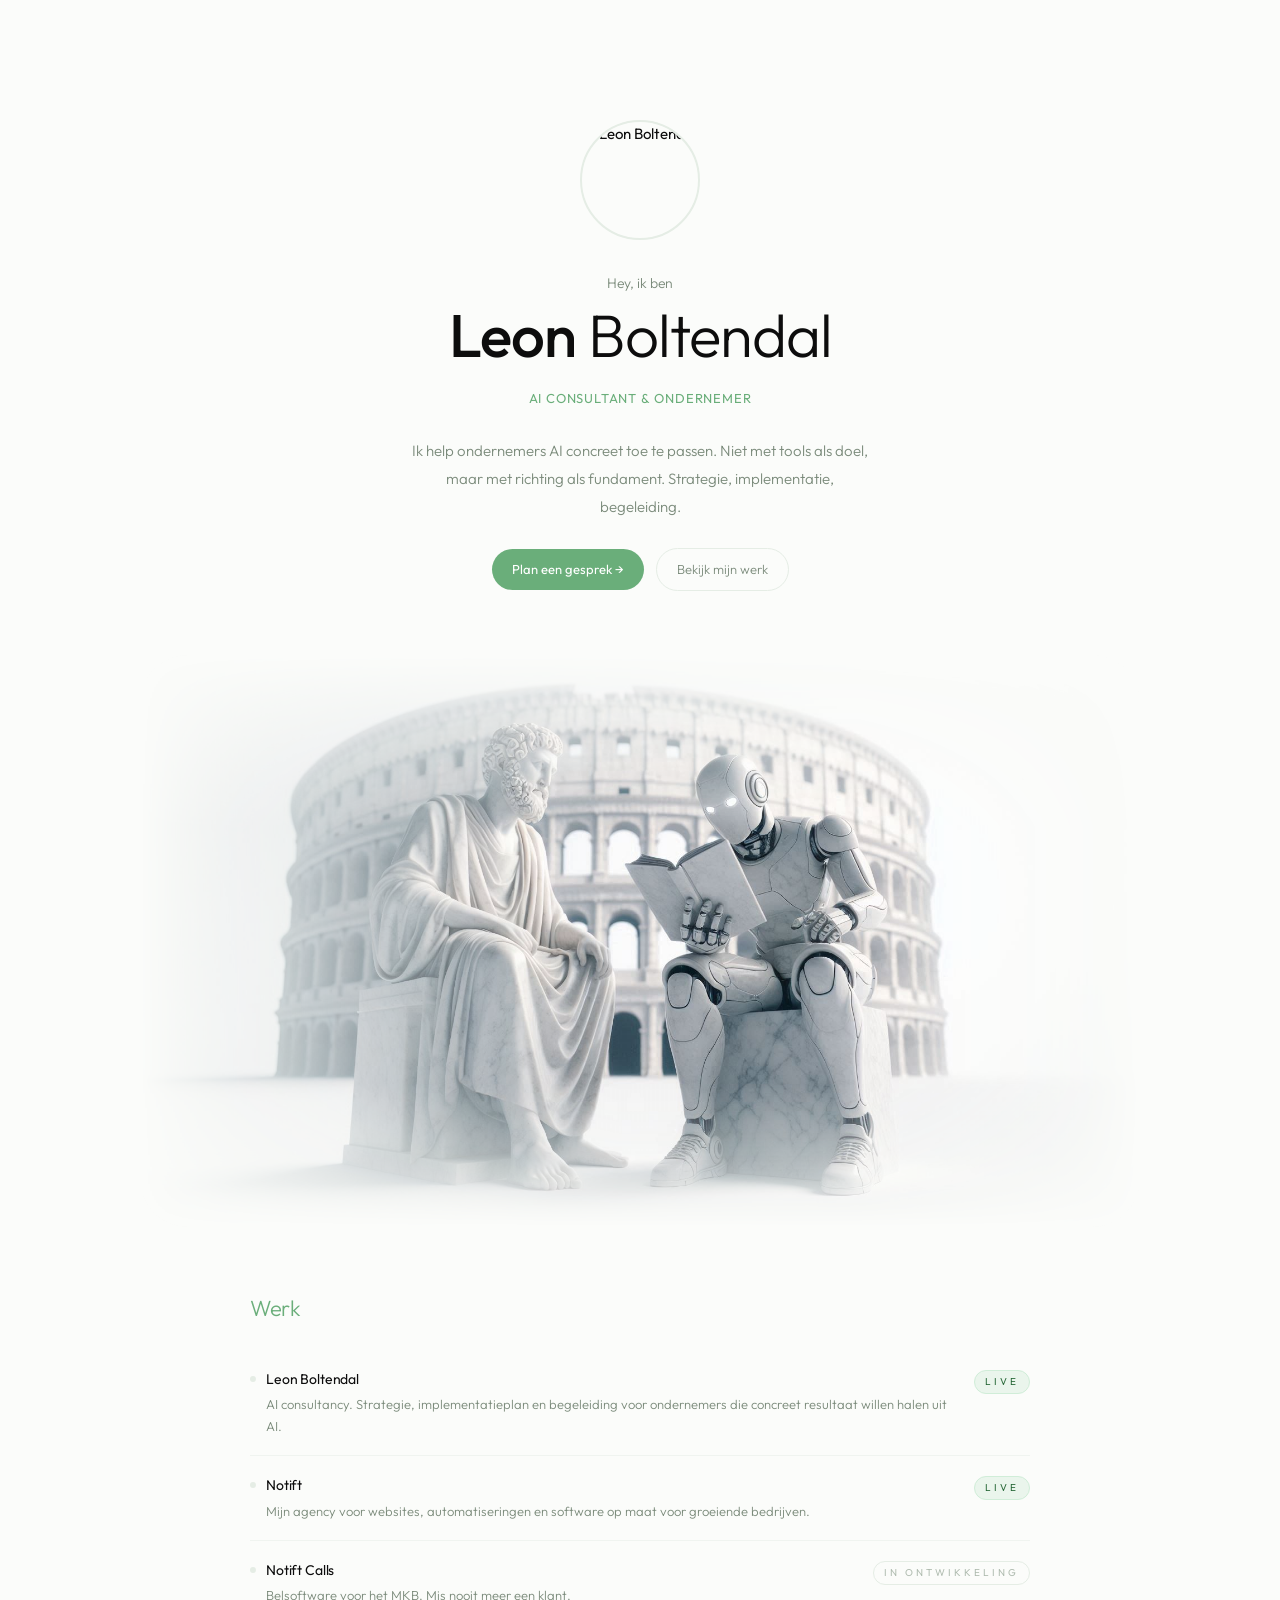
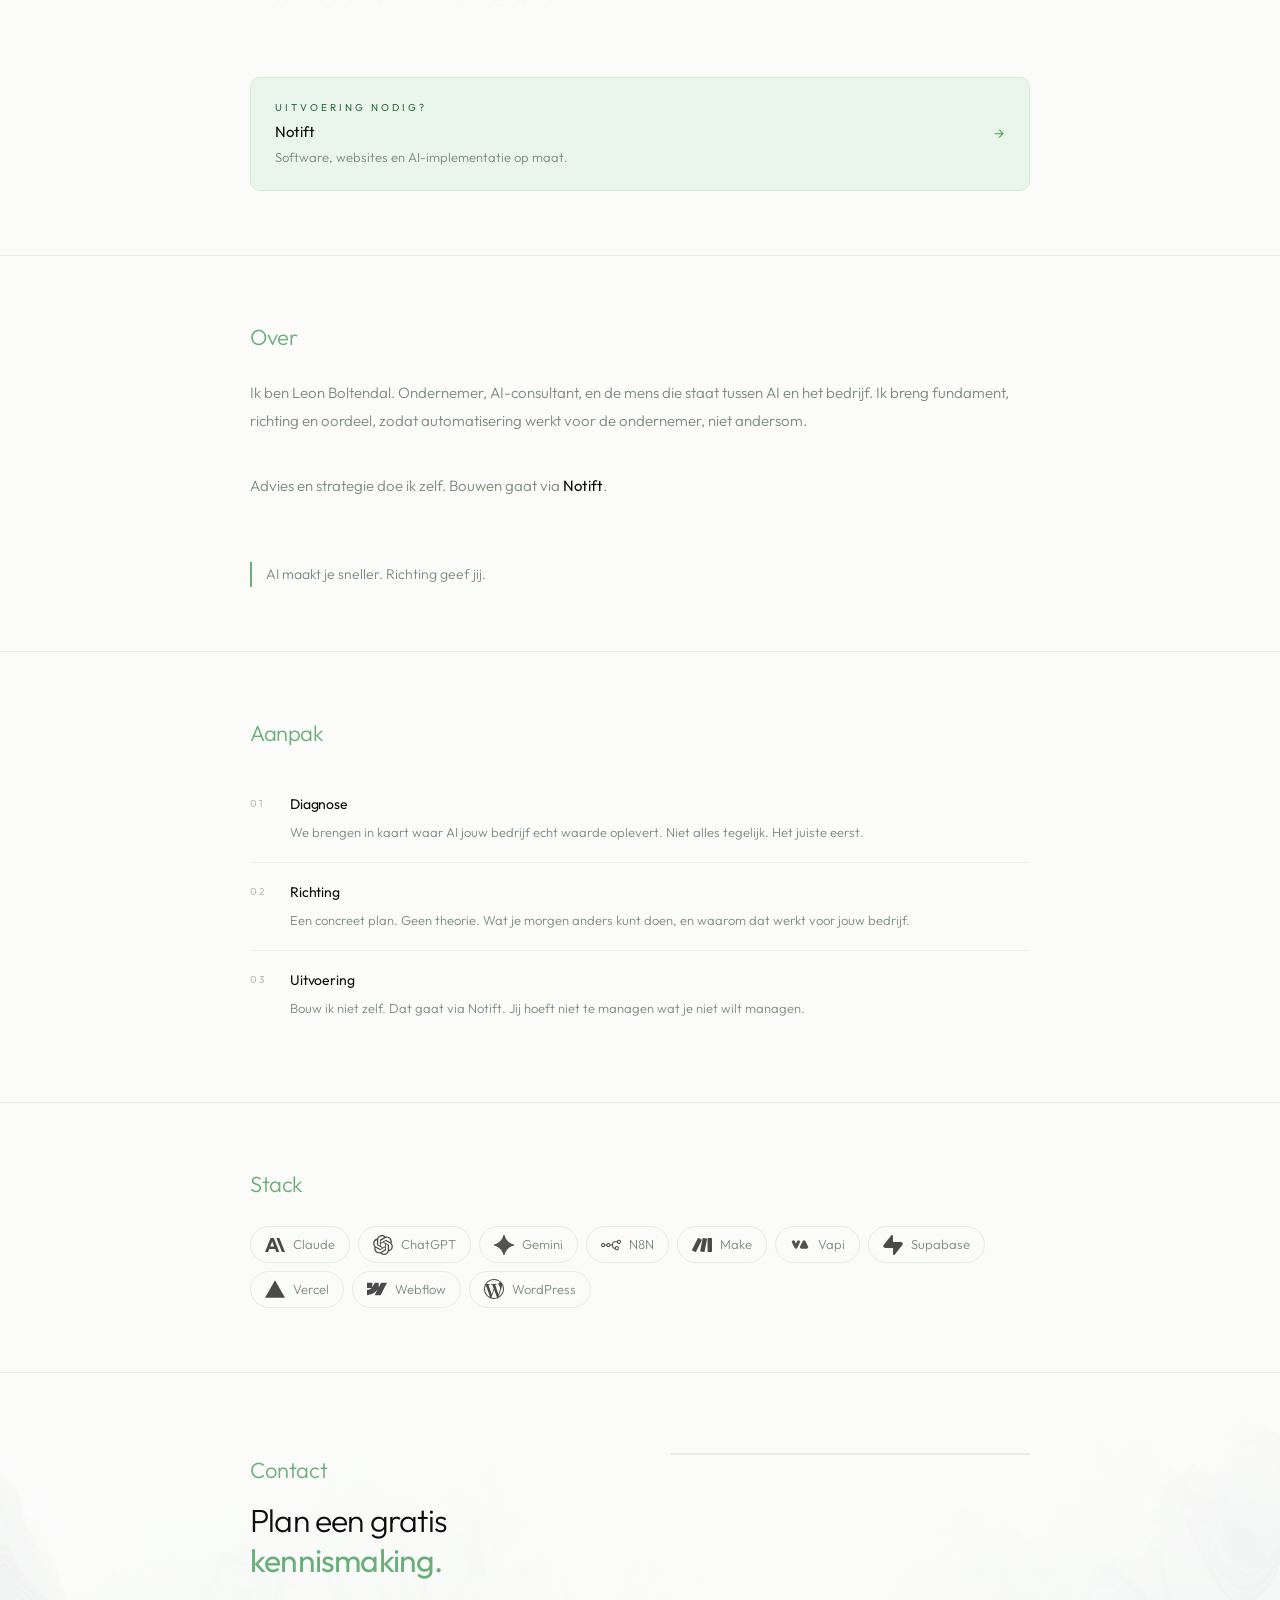
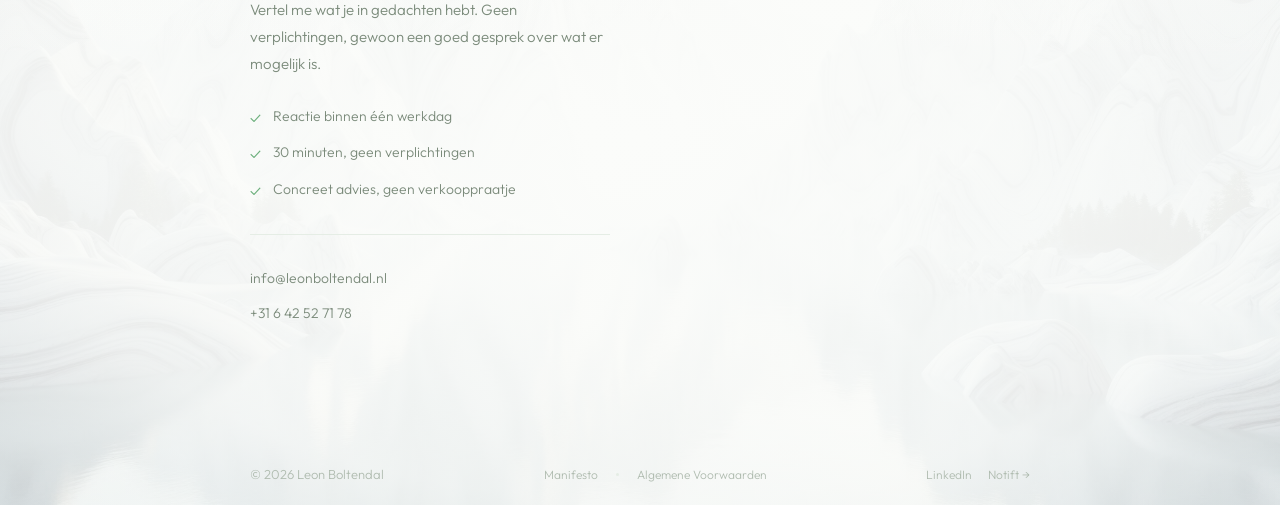
==== index.html @ 7235a423 "Initial commit: Leon Boltendal website" ====
<!DOCTYPE html>
<html lang="nl">
<head>
  <meta charset="UTF-8">
  <meta name="viewport" content="width=device-width, initial-scale=1.0">

  <title>Leon Boltendal — AI Consultant</title>
  <meta name="description" content="Leon Boltendal is AI consultant en oprichter van Notift. Hij helpt ondernemers AI concreet toepassen, met fundament en richting.">
  <link rel="canonical" href="https://leonboltendal.com/">

  <meta property="og:title" content="Leon Boltendal — AI Consultant">
  <meta property="og:description" content="AI maakt je sneller. Richting geef jij.">
  <meta property="og:type" content="website">
  <meta property="og:url" content="https://leonboltendal.com/">
  <meta property="og:image" content="https://leonboltendal.com/assets/og-image.jpg">
  <meta name="twitter:card" content="summary_large_image">

  <link rel="preconnect" href="https://fonts.googleapis.com">
  <link rel="preconnect" href="https://fonts.gstatic.com" crossorigin>
  <link rel="preload" as="style" href="https://fonts.googleapis.com/css2?family=Outfit:wght@200;300;400;500&display=swap">
  <link href="https://fonts.googleapis.com/css2?family=Outfit:wght@200;300;400;500&display=swap" rel="stylesheet">

  <link rel="stylesheet" href="css/style.css">
  <link rel="icon" href="assets/favicon.ico">

  <script type="application/ld+json">
  {
    "@context": "https://schema.org",
    "@type": "Person",
    "name": "Leon Boltendal",
    "jobTitle": "AI Consultant",
    "url": "https://leonboltendal.com",
    "sameAs": ["https://www.linkedin.com/in/leonboltendal"],
    "worksFor": { "@type": "Organization", "name": "Notift" }
  }
  </script>
</head>
<body>

<!-- ══ INTRO ══════════════════════════════ -->
<div class="intro-section" id="top">
  <div class="intro-inner">

    <img src="assets/leon.png" alt="Leon Boltendal" class="intro-avatar fade">

    <div class="intro-greeting fade" data-delay="40">Hey, ik ben</div>

    <h1 class="intro-name fade" data-delay="60"><strong>Leon</strong> Boltendal</h1>

    <div class="intro-tag fade" data-delay="80">AI consultant & ondernemer</div>

    <p class="intro-bio fade" data-delay="120">
      Ik help ondernemers AI concreet toe te passen. Niet met tools als doel,
      maar met richting als fundament. Strategie, implementatie, begeleiding.
    </p>

    <div class="intro-actions fade" data-delay="180">
      <a href="#booking" class="btn-primary">Plan een gesprek →</a>
      <a href="#werk" class="btn-ghost">Bekijk mijn werk</a>
    </div>

  </div>
</div>


<!-- ══ FOTO ══════════════════════════════ -->
<div class="photo-header">
  <img
    src="assets/intro-photo.jpeg"
    alt="Leon Boltendal"
    class="fade"
    loading="eager"
  >
</div>


<!-- ══ WERK ══════════════════════════════ -->
<section id="werk" class="section">
  <div class="section-row">

    <h2 class="section-label fade">Werk</h2>

      <div class="work-list fade" data-delay="60">

        <div class="work-item">
          <div>
            <div class="work-title">
              <div class="work-dot" aria-hidden="true"></div>
              Leon Boltendal
            </div>
            <p class="work-desc">AI consultancy. Strategie, implementatieplan en begeleiding voor ondernemers die concreet resultaat willen halen uit AI.</p>
          </div>
          <span class="badge badge-live">Live</span>
        </div>

        <div class="work-item">
          <div>
            <div class="work-title">
              <div class="work-dot" aria-hidden="true"></div>
              Notift
            </div>
            <p class="work-desc">Mijn agency voor websites, automatiseringen en software op maat voor groeiende bedrijven.</p>
          </div>
          <span class="badge badge-live">Live</span>
        </div>

        <div class="work-item">
          <div>
            <div class="work-title">
              <div class="work-dot" aria-hidden="true"></div>
              Notift Calls
            </div>
            <p class="work-desc">Belsoftware voor het MKB. Mis nooit meer een klant.</p>
          </div>
          <span class="badge badge-dev">In ontwikkeling</span>
        </div>

      </div>

      <a href="https://notift.nl" class="bridge-card fade" data-delay="120" target="_blank" rel="noopener noreferrer">
        <div>
          <div class="bridge-eyebrow">Uitvoering nodig?</div>
          <div class="bridge-name">Notift</div>
          <p class="bridge-desc">Software, websites en AI-implementatie op maat.</p>
        </div>
        <div class="bridge-arrow" aria-hidden="true">→</div>
      </a>

  </div>
</section>


<!-- ══ OVER ══════════════════════════════ -->
<section id="over" class="section">
  <div class="section-row">

    <h2 class="section-label fade">Over</h2>

      <p class="about-text fade" data-delay="60">
        Ik ben Leon Boltendal. Ondernemer, AI-consultant,
        en de mens die staat tussen AI en het bedrijf.
        Ik breng fundament, richting en oordeel,
        zodat automatisering werkt voor de ondernemer, niet andersom.
      </p>
      <p class="about-text fade" data-delay="120">
        Advies en strategie doe ik zelf.
        Bouwen gaat via <strong>Notift</strong>.
      </p>

      <blockquote class="quote fade" data-delay="180">
        AI maakt je sneller. Richting geef jij.
      </blockquote>

  </div>
</section>


<!-- ══ AANPAK ══════════════════════════════ -->
<section class="section">
  <div class="section-row">

    <h2 class="section-label fade">Aanpak</h2>

    <div class="aanpak-list">

      <div class="aanpak-item fade" data-delay="0">
        <span class="aanpak-num">01</span>
        <div>
          <div class="aanpak-title">Diagnose</div>
          <p class="aanpak-desc">We brengen in kaart waar AI jouw bedrijf echt waarde oplevert. Niet alles tegelijk. Het juiste eerst.</p>
        </div>
      </div>

      <div class="aanpak-item fade" data-delay="80">
        <span class="aanpak-num">02</span>
        <div>
          <div class="aanpak-title">Richting</div>
          <p class="aanpak-desc">Een concreet plan. Geen theorie. Wat je morgen anders kunt doen, en waarom dat werkt voor jouw bedrijf.</p>
        </div>
      </div>

      <div class="aanpak-item fade" data-delay="160">
        <span class="aanpak-num">03</span>
        <div>
          <div class="aanpak-title">Uitvoering</div>
          <p class="aanpak-desc">Bouw ik niet zelf. Dat gaat via Notift. Jij hoeft niet te managen wat je niet wilt managen.</p>
        </div>
      </div>

    </div>

  </div>
</section>


<!-- ══ STACK ══════════════════════════════ -->
<section class="section">
  <div class="section-row">

    <h2 class="section-label fade">Stack</h2>

    <div class="stack-grid fade" data-delay="60">
      <div class="stack-pill"><img src="assets/logos/claude.svg" alt="Claude" class="stack-logo"> Claude</div>
      <div class="stack-pill"><img src="assets/logos/chatgpt.svg" alt="ChatGPT" class="stack-logo"> ChatGPT</div>
      <div class="stack-pill"><img src="assets/logos/gemini.svg" alt="Gemini" class="stack-logo"> Gemini</div>
      <div class="stack-pill"><img src="assets/logos/n8n.svg" alt="N8N" class="stack-logo"> N8N</div>
      <div class="stack-pill"><img src="assets/logos/make.svg" alt="Make.com" class="stack-logo"> Make</div>
      <div class="stack-pill"><img src="assets/logos/vapi.svg" alt="Vapi" class="stack-logo"> Vapi</div>
      <div class="stack-pill"><img src="assets/logos/supabase.svg" alt="Supabase" class="stack-logo"> Supabase</div>
      <div class="stack-pill"><img src="assets/logos/vercel.svg" alt="Vercel" class="stack-logo"> Vercel</div>
      <div class="stack-pill"><img src="assets/logos/webflow.svg" alt="Webflow" class="stack-logo"> Webflow</div>
      <div class="stack-pill"><img src="assets/logos/wordpress.svg" alt="WordPress" class="stack-logo"> WordPress</div>
    </div>

  </div>
</section>


<!-- ══ CONTACT ══════════════════════════════ -->
<section id="contact" class="section contact-section" style="background-image: url('assets/background-mountains.jpeg');">
  <div class="section-row">
    <div class="contact-grid">

      <div class="contact-left fade">
      <h2 class="section-label">Contact</h2>
      <h3 class="contact-title fade" data-delay="60">
        Plan een gratis<br><em>kennismaking.</em>
      </h3>
      <p class="contact-sub fade" data-delay="120">Vertel me wat je in gedachten hebt. Geen verplichtingen, gewoon een goed gesprek over wat er mogelijk is.</p>
      <div class="contact-meta fade" data-delay="180">
        <div class="contact-meta-item">
          <span>✓</span>
          <span>Reactie binnen één werkdag</span>
        </div>
        <div class="contact-meta-item">
          <span>✓</span>
          <span>30 minuten, geen verplichtingen</span>
        </div>
        <div class="contact-meta-item">
          <span>✓</span>
          <span>Concreet advies, geen verkooppraatje</span>
        </div>
      </div>

      <div class="contact-meta fade" data-delay="220" style="margin-top: 32px; padding-top: 32px; border-top: 1px solid var(--border);">
        <div class="contact-meta-item">
          <a href="mailto:info@leonboltendal.nl">info@leonboltendal.nl</a>
        </div>
        <div class="contact-meta-item">
          <a href="tel:+31642527178">+31 6 42 52 71 78</a>
        </div>
      </div>
    </div>

      <div class="contact-embed fade" data-delay="240">
        <!-- Cal inline embed code begins -->
        <div style="width:calc(100% + 17px);overflow:hidden;" id="my-cal-inline-introductie-call"></div>
        <!-- Cal inline embed code ends -->
      </div>

    </div>

    <div class="footer-inner fade" data-delay="280" style="margin-top: 80px; padding-top: 36px; padding-bottom: 20px;">
      <span class="footer-name">© <span id="year-contact" style="color: inherit;"></span> Leon Boltendal</span>
      <div class="footer-mid">
        <a href="/manifesto">Manifesto</a>
        <div class="dot" aria-hidden="true"></div>
        <a href="/algemene-voorwaarden">Algemene Voorwaarden</a>
      </div>
      <div class="footer-socials">
        <a href="https://www.linkedin.com/in/leonboltendal" target="_blank" rel="noopener noreferrer">LinkedIn</a>
        <a href="https://notift.nl" target="_blank" rel="noopener noreferrer">Notift →</a>
      </div>
    </div>

  </div>
</section>



<!-- ══ SCRIPTS ══════════════════════════════ -->

<!-- Cal inline embed code begins -->
<script type="text/javascript">
  (function (C, A, L) { let p = function (a, ar) { a.q.push(ar); }; let d = C.document; C.Cal = C.Cal || function () { let cal = C.Cal; let ar = arguments; if (!cal.loaded) { cal.ns = {}; cal.q = cal.q || []; d.head.appendChild(d.createElement("script")).src = A; cal.loaded = true; } if (ar[0] === L) { const api = function () { p(api, arguments); }; const namespace = ar[1]; api.q = api.q || []; if(typeof namespace === "string"){cal.ns[namespace] = cal.ns[namespace] || api;p(cal.ns[namespace], ar);p(cal, ["initNamespace", namespace]);} else p(cal, ar); return;} p(cal, ar); }; })(window, "https://app.cal.com/embed/embed.js", "init");
  Cal("init", "introductie-call", {origin:"https://app.cal.com"});

  Cal.ns["introductie-call"]("inline", {
    elementOrSelector:"#my-cal-inline-introductie-call",
    config: {"layout":"month_view","useSlotsViewOnSmallScreen":"true","theme":"light"},
    calLink: "notift/introductie-call",
  });

  Cal.ns["introductie-call"]("ui", {"theme":"light","cssVarsPerTheme":{"light":{"cal-brand":"#6AAE7A"}},"hideEventTypeDetails":true,"layout":"month_view"});

  let lastHeight = 0;
  const heightLog = [];

  Cal.ns["introductie-call"]("on", {
    action: "__dimensionChanged",
    callback: (e) => {
      const el = document.getElementById("my-cal-inline-introductie-call");
      if (el && e.detail.data.iframeHeight) {
        const h = e.detail.data.iframeHeight + "px";
        el.style.height = h;
        el.parentElement.style.height = h;

        // Adjust width based on height
        if (e.detail.data.iframeHeight === 458 || e.detail.data.iframeHeight === 442) {
          el.style.width = "100%";
        } else {
          el.style.width = "calc(100% + 17px)";
        }

        if (lastHeight !== e.detail.data.iframeHeight) {
          const log = {
            time: new Date().toLocaleTimeString(),
            height: e.detail.data.iframeHeight,
            step: heightLog.length + 1
          };
          heightLog.push(log);
          console.log("📄 Stap " + log.step + " (" + log.time + ") - hoogte: " + log.height + "px");
          lastHeight = e.detail.data.iframeHeight;
        }
      }
    }
  });
</script>
<!-- Cal inline embed code ends -->

<script src="js/main.js" defer></script>

<script>
  document.addEventListener('DOMContentLoaded', function() {
    const year = new Date().getFullYear();
    const yearContact = document.getElementById('year-contact');
    if (yearContact) yearContact.textContent = year;
  });
</script>

</body>
</html>
---- css/style.css ----
/* ════════════════════════════════════════
   Leon Boltendal — leonboltendal.com
   ════════════════════════════════════════ */

*, *::before, *::after {
  margin: 0;
  padding: 0;
  box-sizing: border-box;
}

:root {
  --bg:             #FBFCFA;
  --ink:            #0D0D0D;
  --stone:          #7A8A7A;
  --stone-light:    #B0BCB0;
  --border:         #E5EDE5;
  --border-soft:    #F0F4F0;
  --pistache:       #6AAE7A;
  --pistache-bg:    #EAF5EC;
  --pistache-border:#D0EDD8;
  --forest:         #2A6A3A;

  --ease: cubic-bezier(0.16, 1, 0.3, 1);
}

html { scroll-behavior: smooth; }

body {
  background: var(--bg);
  color: var(--ink);
  font-family: 'Outfit', sans-serif;
  font-size: 15px;
  line-height: 1.6;
  -webkit-font-smoothing: antialiased;
  overflow-x: hidden;
}


/* ════════════════════════════
   NAV
════════════════════════════ */
.nav {
  position: fixed;
  inset: 0 0 auto 0;
  z-index: 100;
  padding: 20px 0;
  transition: background 0.3s, border-color 0.3s;
}

.nav.scrolled {
  background: rgba(250, 252, 250, 0.88);
  backdrop-filter: blur(16px);
  -webkit-backdrop-filter: blur(16px);
  border-bottom: 1px solid var(--border);
}

.nav-inner {
  max-width: 860px;
  margin: 0 auto;
  padding: 0 40px;
  display: flex;
  align-items: center;
  justify-content: space-between;
}

.nav-name {
  font-size: 14px;
  font-weight: 400;
  color: var(--ink);
  text-decoration: none;
  letter-spacing: -0.01em;
}

.nav-name span { color: var(--pistache); }

.nav-links {
  display: flex;
  gap: 28px;
  list-style: none;
}

.nav-links a {
  font-size: 13px;
  font-weight: 300;
  color: var(--stone);
  text-decoration: none;
  transition: color 0.2s;
}

.nav-links a:hover { color: var(--ink); }


/* ════════════════════════════
   FOTO HEADER
════════════════════════════ */
.photo-header {
  width: 100vw;
  position: relative;
  left: 50%;
  transform: translateX(-50%);
  margin-top: 0;
  pointer-events: none;
}

.photo-header img {
  display: block;
  width: 100%;
  max-width: 1000px;
  height: auto;
  margin: 0 auto;
  border-radius: 48px;
  mask-image:
    linear-gradient(to bottom, rgba(0,0,0,0) 0%, rgba(0,0,0,1) 30%, rgba(0,0,0,1) 75%, rgba(0,0,0,0) 100%),
    linear-gradient(to right,  rgba(0,0,0,0) 0%, rgba(0,0,0,1) 48%, rgba(0,0,0,1) 72%, rgba(0,0,0,0) 100%);
  mask-composite: intersect;
  -webkit-mask-image:
    linear-gradient(to bottom, rgba(0,0,0,0) 0%, rgba(0,0,0,1) 30%, rgba(0,0,0,1) 75%, rgba(0,0,0,0) 100%),
    linear-gradient(to right,  rgba(0,0,0,0) 0%, rgba(0,0,0,1) 48%, rgba(0,0,0,1) 72%, rgba(0,0,0,0) 100%);
  -webkit-mask-composite: source-in;
}


/* ════════════════════════════
   SECTIE LAYOUT
════════════════════════════ */
.section {
  padding: 64px 0;
  border-bottom: 1px solid var(--border);
  position: relative;
  z-index: 1;
}

.section:last-of-type { border-bottom: none; }

.section-row {
  display: flex;
  flex-direction: column;
  gap: 24px;
  max-width: 860px;
  margin: 0 auto;
  padding: 0 40px;
}

.section-label {
  font-size: 22px;
  font-weight: 300;
  letter-spacing: -0.4px;
  color: var(--pistache);
  text-transform: none;
}

/* Intro section (geen label, volle breedte) */
.intro-section {
  padding: 120px 0 64px;
  border-bottom: none;
  position: relative;
  z-index: 1;
}

.intro-avatar {
  width: 120px;
  height: 120px;
  border-radius: 50%;
  border: 2px solid var(--border);
  margin-bottom: 32px;
  flex-shrink: 0;
  object-fit: cover;
  display: block;
}

.intro-greeting {
  font-size: 14px;
  font-weight: 300;
  color: var(--stone);
  letter-spacing: -0.01em;
  margin-bottom: 8px;
}

.intro-tag {
  font-size: 13px;
  font-weight: 400;
  color: var(--pistache);
  text-transform: uppercase;
  letter-spacing: 0.8px;
  margin-top: 0;
  margin-bottom: 28px;
}

.intro-inner {
  max-width: 860px;
  margin: 0 auto;
  padding: 0 40px;
  text-align: center;
  display: flex;
  flex-direction: column;
  align-items: center;
}


/* ════════════════════════════
   INTRO
════════════════════════════ */
.intro-name {
  font-size: clamp(40px, 7vw, 60px);
  font-weight: 300;
  color: var(--ink);
  letter-spacing: -1px;
  line-height: 1.1;
  margin-bottom: 20px;
}

.intro-name strong { font-weight: 500; }

.intro-bio {
  font-size: 15px;
  font-weight: 300;
  color: var(--stone);
  line-height: 1.85;
  max-width: 460px;
  margin-bottom: 28px;
}

.intro-bio strong {
  color: var(--ink);
  font-weight: 400;
}

.intro-actions {
  display: flex;
  align-items: center;
  gap: 12px;
  flex-wrap: wrap;
}

.btn-primary {
  display: inline-flex;
  align-items: center;
  gap: 6px;
  font-family: 'Outfit', sans-serif;
  font-size: 13px;
  font-weight: 400;
  color: white;
  background: var(--pistache);
  padding: 10px 20px;
  border-radius: 100px;
  text-decoration: none;
  transition: opacity 0.2s;
}

.btn-primary:hover { opacity: 0.82; }

.btn-ghost {
  display: inline-flex;
  align-items: center;
  font-family: 'Outfit', sans-serif;
  font-size: 13px;
  font-weight: 300;
  color: var(--stone);
  border: 1px solid var(--border);
  padding: 10px 20px;
  border-radius: 100px;
  text-decoration: none;
  transition: color 0.2s, border-color 0.2s;
}

.btn-ghost:hover {
  color: var(--ink);
  border-color: var(--stone-light);
}


/* ════════════════════════════
   WERK
════════════════════════════ */
.work-list { display: flex; flex-direction: column; }

.work-item {
  display: grid;
  grid-template-columns: 1fr auto;
  align-items: start;
  gap: 16px;
  padding: 18px 0;
  border-bottom: 1px solid var(--border-soft);
  text-decoration: none;
  transition: none;
}

.work-item:last-child { border-bottom: none; }

.work-title {
  font-size: 14px;
  font-weight: 400;
  color: var(--ink);
  margin-bottom: 4px;
  letter-spacing: -0.01em;
  display: flex;
  align-items: center;
  gap: 10px;
}

.work-dot {
  width: 6px;
  height: 6px;
  border-radius: 50%;
  background: var(--border);
  flex-shrink: 0;
  transition: background 0.2s;
}

.work-item:hover .work-dot { background: var(--pistache); }

.work-desc {
  font-size: 13px;
  font-weight: 300;
  color: var(--stone);
  line-height: 1.65;
  padding-left: 16px;
}

.badge {
  font-size: 10px;
  font-weight: 400;
  letter-spacing: 3px;
  text-transform: uppercase;
  padding: 3px 10px;
  border-radius: 100px;
  white-space: nowrap;
  margin-top: 2px;
}

.badge-live {
  background: var(--pistache-bg);
  color: var(--forest);
  border: 1px solid var(--pistache-border);
}

.badge-dev {
  color: var(--stone-light);
  border: 1px solid var(--border);
}


/* ════════════════════════════
   OVER
════════════════════════════ */
.about-text {
  font-size: 15px;
  font-weight: 300;
  color: var(--stone);
  line-height: 1.85;
  margin-bottom: 14px;
}

.about-text:last-child { margin-bottom: 0; }

.about-text strong {
  color: var(--ink);
  font-weight: 400;
}

.quote {
  border-left: 2px solid var(--pistache);
  padding-left: 14px;
  margin-top: 24px;
  font-size: 14px;
  font-weight: 300;
  color: var(--stone);
  line-height: 1.75;
}


/* ════════════════════════════
   AANPAK
════════════════════════════ */
.aanpak-list { display: flex; flex-direction: column; }

.aanpak-item {
  display: grid;
  grid-template-columns: 24px 1fr;
  gap: 0 16px;
  padding: 18px 0;
  border-bottom: 1px solid var(--border-soft);
}

.aanpak-item:last-child { border-bottom: none; }

.aanpak-num {
  font-size: 10px;
  font-weight: 400;
  letter-spacing: 2px;
  color: var(--stone-light);
  padding-top: 3px;
}

.aanpak-title {
  font-size: 14px;
  font-weight: 400;
  color: var(--ink);
  margin-bottom: 6px;
  letter-spacing: -0.01em;
}

.aanpak-desc {
  font-size: 13px;
  font-weight: 300;
  color: var(--stone);
  line-height: 1.75;
}


/* ════════════════════════════
   STACK
════════════════════════════ */
.stack-grid {
  display: flex;
  flex-wrap: wrap;
  gap: 8px;
}

.stack-pill {
  display: flex;
  align-items: center;
  gap: 8px;
  font-size: 13px;
  font-weight: 300;
  color: var(--stone);
  border: 1px solid var(--border);
  padding: 7px 14px;
  border-radius: 100px;
  transition: border-color 0.2s, color 0.2s;
  cursor: default;
}

.stack-pill:hover {
  border-color: var(--pistache-border);
  color: var(--ink);
}

.stack-pill-icon { font-size: 13px; }

.stack-logo {
  width: 20px;
  height: 20px;
  object-fit: contain;
  opacity: 0.7;
  transition: opacity 0.2s;
  filter: grayscale(100%);
}

.stack-pill:hover .stack-logo {
  opacity: 1;
  filter: grayscale(0%);
}


/* ════════════════════════════
   NOTIFT BRIDGE
════════════════════════════ */
.bridge-card {
  display: flex;
  align-items: center;
  justify-content: space-between;
  gap: 20px;
  background: var(--pistache-bg);
  border: 1px solid var(--pistache-border);
  border-radius: 10px;
  padding: 22px 24px;
  text-decoration: none;
  transition: border-color 0.2s;
  margin-top: 28px;
}

.bridge-card:hover { border-color: var(--pistache); }

.bridge-eyebrow {
  font-size: 10px;
  font-weight: 400;
  letter-spacing: 3px;
  text-transform: uppercase;
  color: var(--forest);
  margin-bottom: 4px;
}

.bridge-name {
  font-size: 15px;
  font-weight: 400;
  color: var(--ink);
  margin-bottom: 3px;
}

.bridge-desc {
  font-size: 13px;
  font-weight: 300;
  color: var(--stone);
}

.bridge-arrow {
  font-size: 16px;
  color: var(--pistache);
  flex-shrink: 0;
  transition: transform 0.2s;
}

.bridge-card:hover .bridge-arrow { transform: translateX(4px); }


/* ════════════════════════════
   CONTACT
════════════════════════════ */
.contact-section {
  padding: 80px 0 0 0;
  position: relative;
  background-image: url('assets/background-mountains.jpeg');
  background-position: center bottom;
  background-repeat: no-repeat;
  background-size: cover;
  background-attachment: scroll;
}

.contact-section::before {
  content: '';
  position: absolute;
  top: 0;
  left: 0;
  right: 0;
  bottom: 0;
  background:
    linear-gradient(to bottom, rgba(251, 252, 250, 1) 0%, rgba(251, 252, 250, 0) 40%),
    radial-gradient(ellipse at center, rgba(251, 252, 250, 1) 0%, rgba(251, 252, 250, 0.7) 70%, rgba(251, 252, 250, 0.1) 100%),
    linear-gradient(to top, rgba(250, 252, 250, 0.7) 0%, rgba(250, 252, 250, 0.8) 50%, rgba(250, 252, 250, 0.85) 100%);
  pointer-events: none;
  z-index: 0;
}

.contact-section > * {
  position: relative;
  z-index: 1;
}

/* ════════════════════════════
   FOOTER
════════════════════════════ */
footer {
  padding: 36px 0 44px;
}

.contact-section .footer-inner {
  max-width: none;
  width: calc(100% + 80px);
  padding: 36px 40px 44px;
  margin-left: -40px;
  margin-right: -40px;
}

.contact-grid {
  display: grid;
  grid-template-columns: 1fr 1fr;
  gap: 60px;
  align-items: start;
}

.contact-left {
  display: flex;
  flex-direction: column;
}

.contact-title {
  font-size: clamp(24px, 4vw, 32px);
  font-weight: 300;
  color: var(--ink);
  letter-spacing: -0.8px;
  line-height: 1.25;
  margin-bottom: 16px;
  margin-top: 12px;
}

.contact-title em {
  font-style: normal;
  color: var(--pistache);
  font-weight: 400;
}

.contact-sub {
  font-size: 15px;
  font-weight: 300;
  color: var(--stone);
  line-height: 1.8;
  margin-bottom: 28px;
}

.contact-meta {
  display: flex;
  flex-direction: column;
  gap: 12px;
}

.contact-meta-item {
  display: flex;
  align-items: flex-start;
  gap: 12px;
  font-size: 14px;
  font-weight: 300;
  color: var(--stone);
  line-height: 1.6;
}

.contact-meta-item span:first-child {
  color: var(--pistache);
  font-weight: 400;
  flex-shrink: 0;
  margin-top: 2px;
}

.contact-meta-item a {
  color: var(--stone);
  text-decoration: none;
  transition: color 0.2s;
}

.contact-meta-item a:hover {
  color: var(--ink);
}

.contact-embed {
  border: 1px solid var(--border);
  border-radius: 10px;
  overflow: clip;
  background: white;
}


/* Footer padding (rest wordt gehandeld door FOOTER WITH BACKGROUND regel) */
footer {
  padding: 36px 0 44px;
}

.footer-inner {
  max-width: 860px;
  margin: 0 auto;
  padding: 0 40px;
  display: flex;
  align-items: center;
  justify-content: space-between;
  flex-wrap: wrap;
  gap: 12px;
}

.footer-name {
  font-size: 13px;
  font-weight: 300;
  color: var(--stone-light);
}

.footer-name span { color: var(--pistache); }

.footer-mid {
  display: flex;
  align-items: center;
  gap: 18px;
}

.footer-mid a {
  font-size: 12px;
  font-weight: 300;
  color: var(--stone-light);
  text-decoration: none;
  transition: color 0.2s;
}

.footer-mid a:hover { color: var(--ink); }

.footer-mid .dot {
  width: 3px;
  height: 3px;
  border-radius: 50%;
  background: var(--border);
}

.footer-socials {
  display: flex;
  gap: 16px;
}

.footer-socials a {
  font-size: 12px;
  font-weight: 300;
  color: var(--stone-light);
  text-decoration: none;
  transition: color 0.2s;
}

.footer-socials a:hover { color: var(--ink); }


/* ════════════════════════════
   ANIMATIES
════════════════════════════ */
.fade {
  opacity: 0;
  transform: translateY(16px);
  transition: opacity 0.6s var(--ease), transform 0.6s var(--ease);
}

.fade.in {
  opacity: 1;
  transform: translateY(0);
}

@media (prefers-reduced-motion: reduce) {
  .fade { opacity: 1; transform: none; transition: none; }
}


/* ════════════════════════════
   RESPONSIVE
════════════════════════════ */
@media (max-width: 700px) {
  .section-row { padding: 0 24px; }
  .intro-inner { padding: 0 24px; }
  .nav-inner { padding: 0 24px; }
  .footer-inner { padding: 0 24px; }
  .nav-links { gap: 18px; }
  .footer-inner {
    flex-direction: column;
    align-items: flex-start;
    gap: 12px;
  }
  .contact-grid {
    grid-template-columns: 1fr;
    gap: 40px;
  }
}

@media (max-width: 400px) {
  .nav-links { display: none; }
}
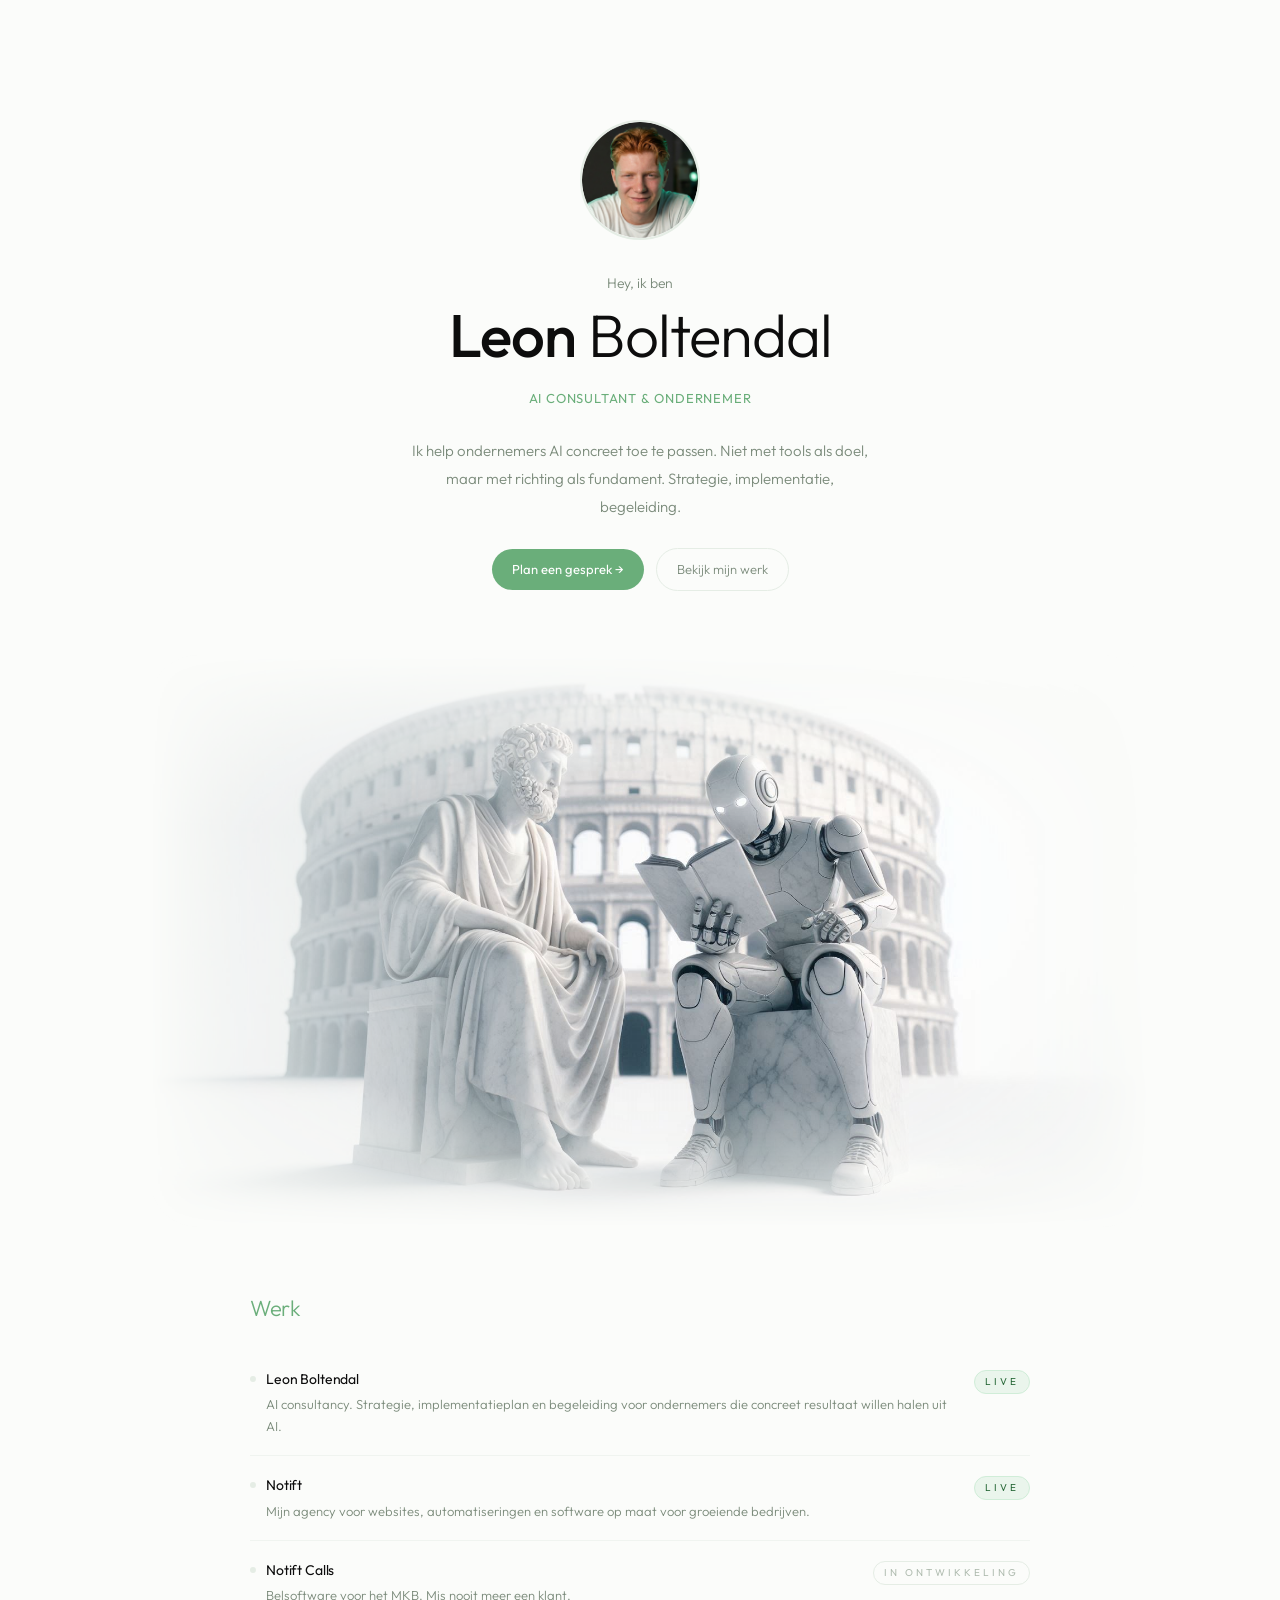
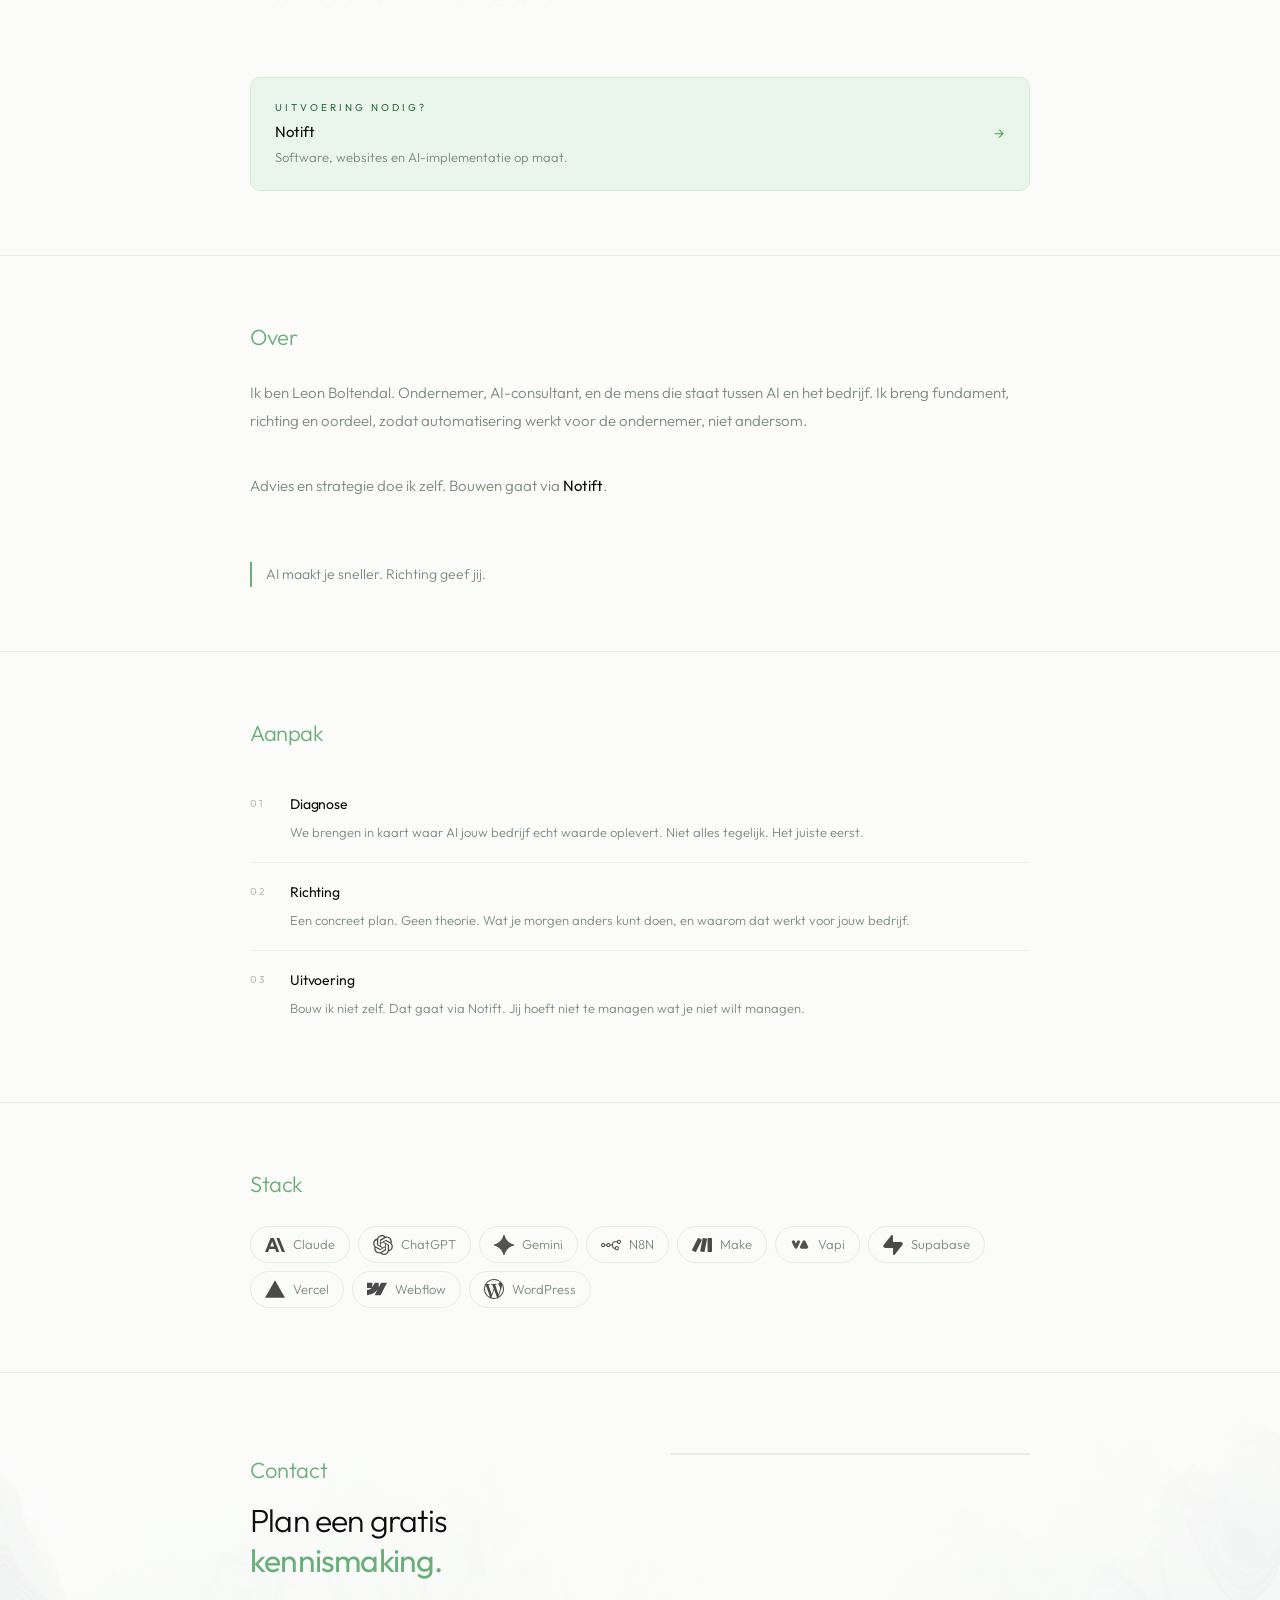
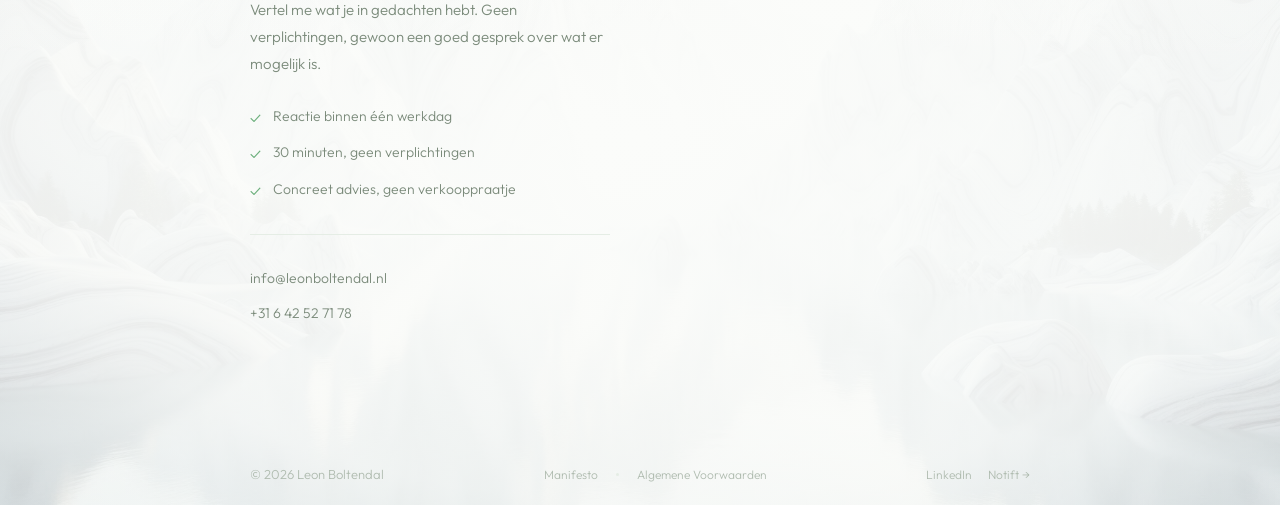
==== commit 278da77a: "Performance improvements & UI refinements" ====
--- a/index.html
+++ b/index.html
@@ -41,7 +41,7 @@
 <div class="intro-section" id="top">
   <div class="intro-inner">
 
-    <img src="assets/leon.png" alt="Leon Boltendal" class="intro-avatar fade">
+    <img src="assets/leon.webp" alt="Leon Boltendal" class="intro-avatar fade">
 
     <div class="intro-greeting fade" data-delay="40">Hey, ik ben</div>
 
--- a/css/style.css
+++ b/css/style.css
@@ -100,6 +100,7 @@
   transform: translateX(-50%);
   margin-top: 0;
   pointer-events: none;
+  overflow: hidden;
 }
 
 .photo-header img {
@@ -546,10 +547,10 @@
 
 .contact-section .footer-inner {
   max-width: none;
-  width: calc(100% + 80px);
-  padding: 36px 40px 44px;
-  margin-left: -40px;
-  margin-right: -40px;
+  width: 100%;
+  padding: 36px 0 44px;
+  margin-left: 0;
+  margin-right: 0;
 }
 
 .contact-grid {
@@ -704,6 +705,14 @@
 .fade.in {
   opacity: 1;
   transform: translateY(0);
+}
+
+.photo-header img.fade {
+  transform: translateY(16px) translateX(10px);
+}
+
+.photo-header img.fade.in {
+  transform: translateY(0) translateX(10px);
 }
 
 @media (prefers-reduced-motion: reduce) {
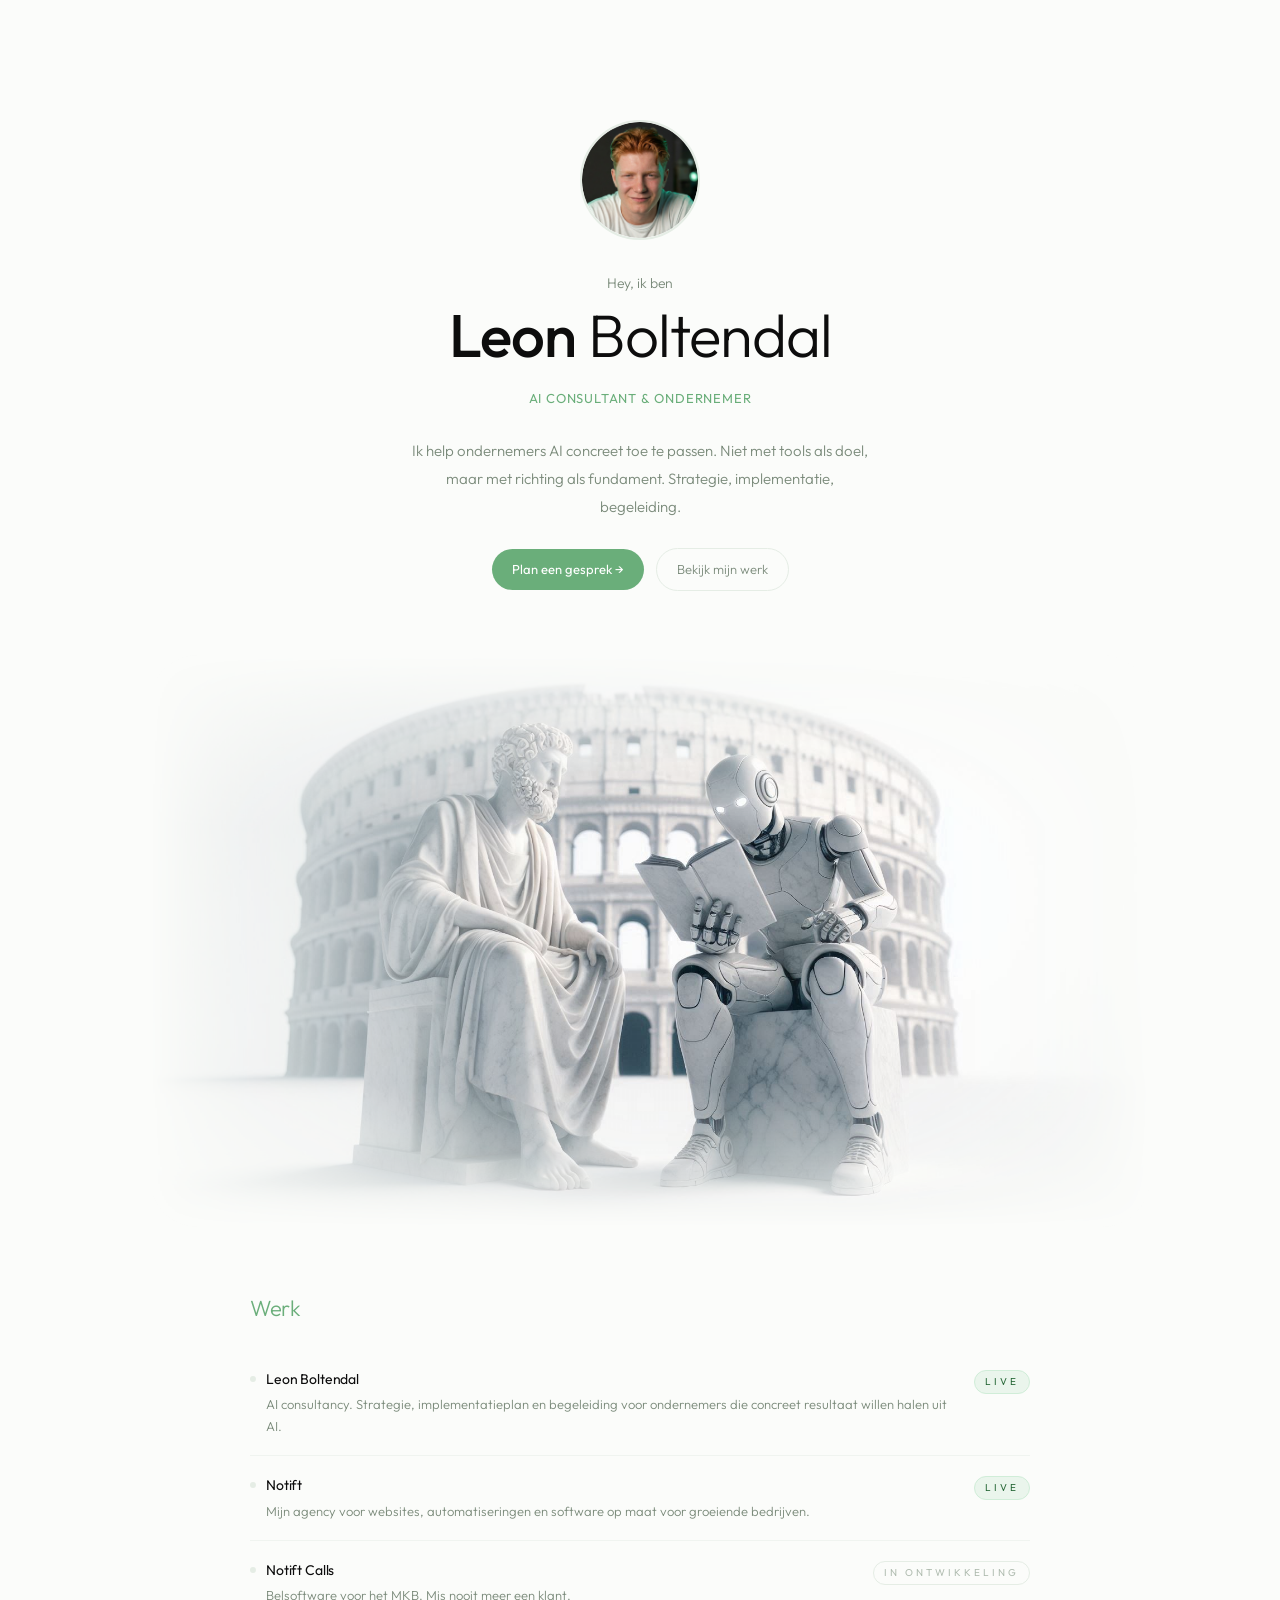
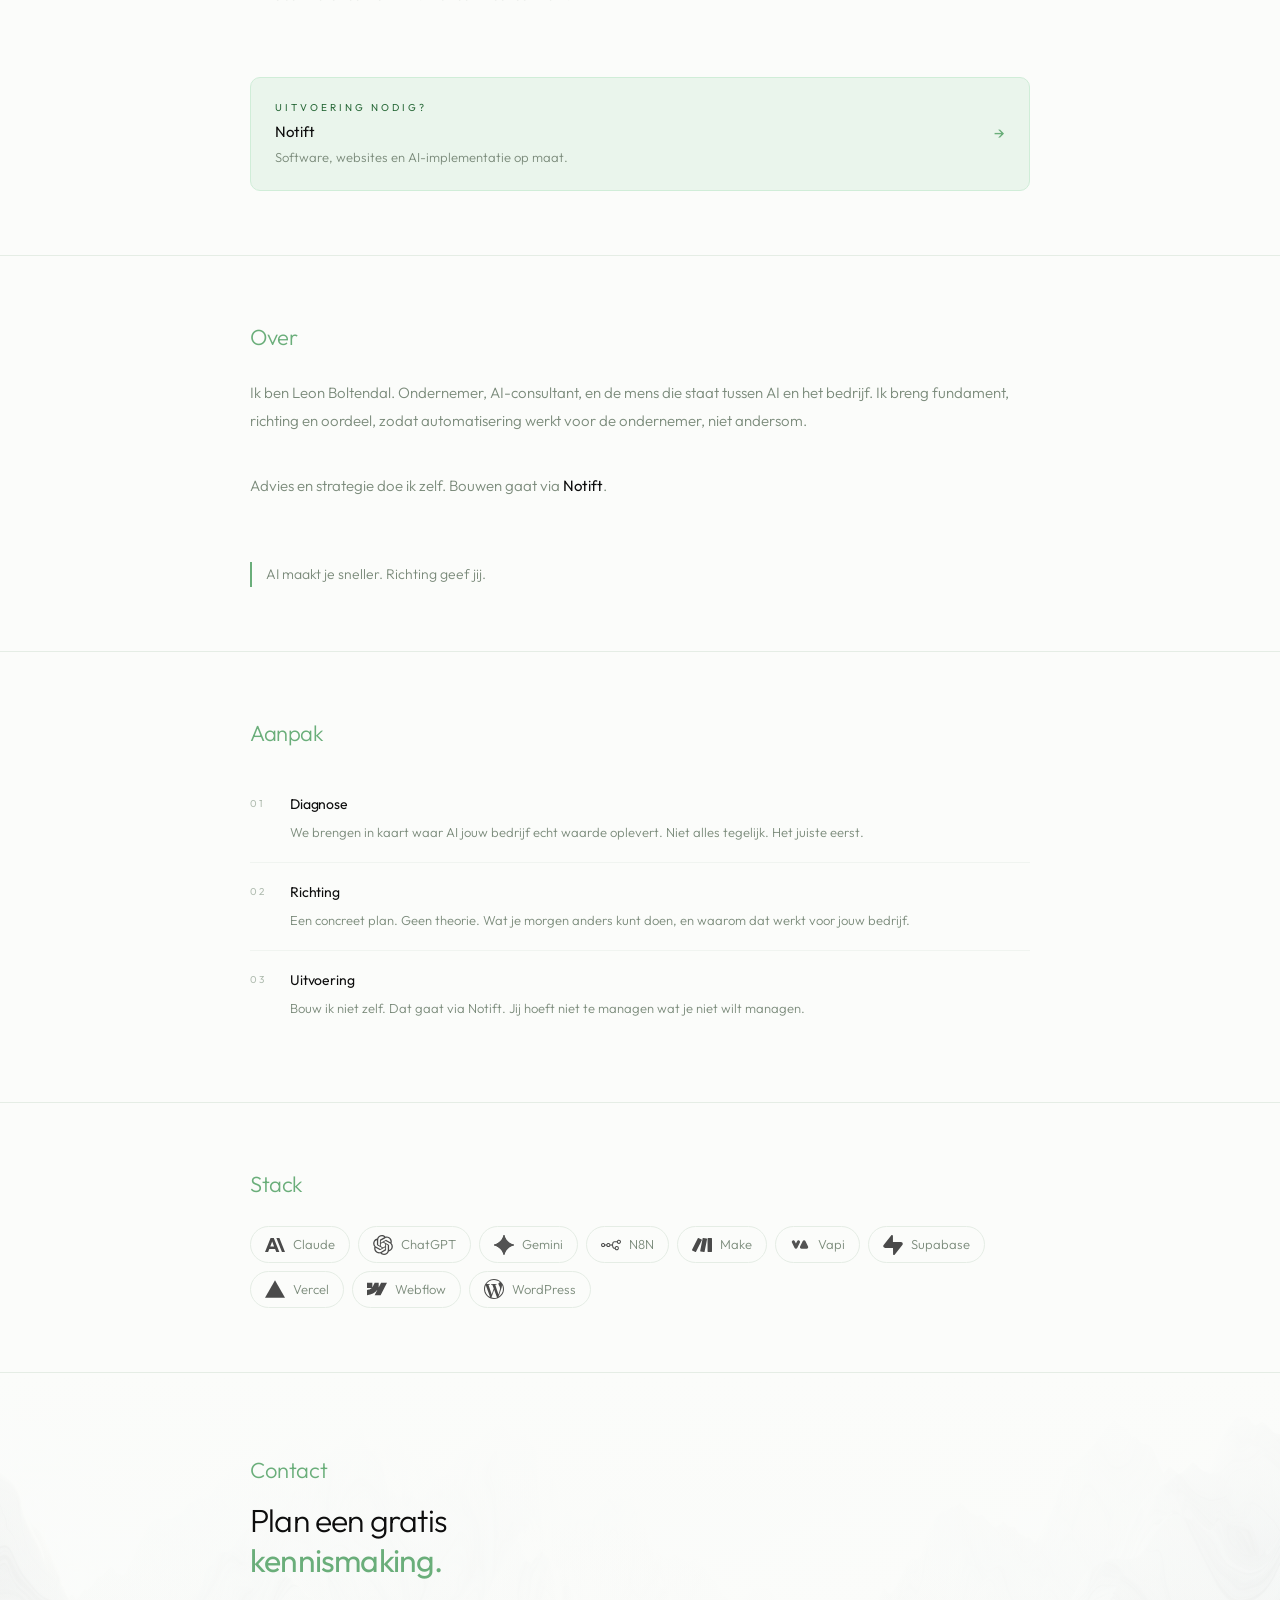
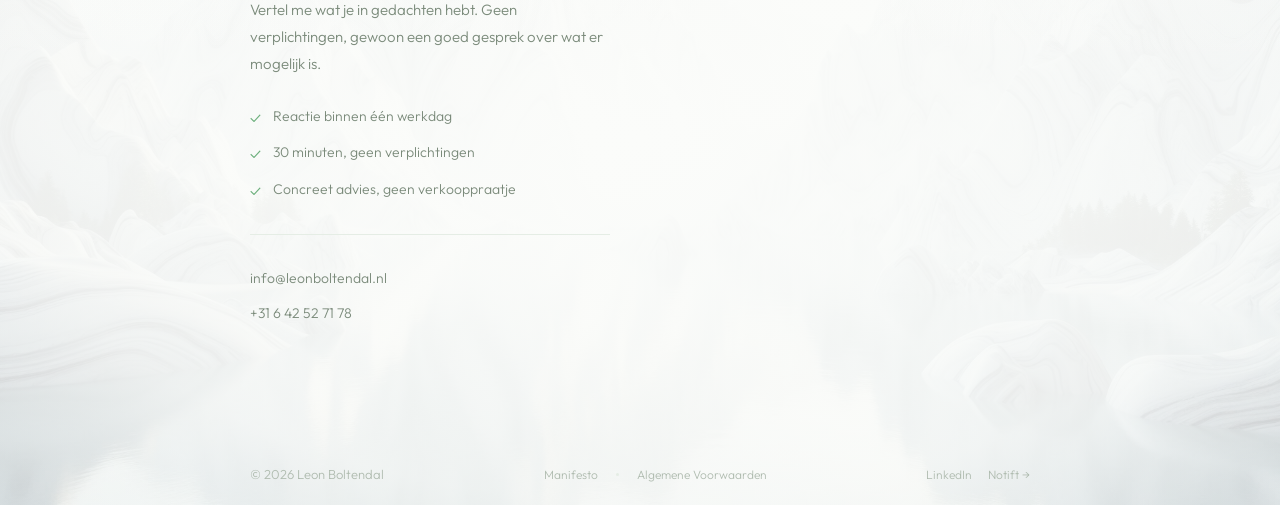
==== commit dad3d9d5: "Add manifesto, terms of service pages and new assets" ====
--- a/index.html
+++ b/index.html
@@ -3,6 +3,7 @@
 <head>
   <meta charset="UTF-8">
   <meta name="viewport" content="width=device-width, initial-scale=1.0">
+  <link rel="icon" href="assets/favicon.png" type="image/png">
 
   <title>Leon Boltendal — AI Consultant</title>
   <meta name="description" content="Leon Boltendal is AI consultant en oprichter van Notift. Hij helpt ondernemers AI concreet toepassen, met fundament en richting.">
@@ -21,7 +22,7 @@
   <link href="https://fonts.googleapis.com/css2?family=Outfit:wght@200;300;400;500&display=swap" rel="stylesheet">
 
   <link rel="stylesheet" href="css/style.css">
-  <link rel="icon" href="assets/favicon.ico">
+  <link rel="icon" href="assets/favicon.png" type="image/png">
 
   <script type="application/ld+json">
   {
@@ -252,11 +253,9 @@
       </div>
     </div>
 
-      <div class="contact-embed fade" data-delay="240">
-        <!-- Cal inline embed code begins -->
-        <div style="width:calc(100% + 17px);overflow:hidden;" id="my-cal-inline-introductie-call"></div>
-        <!-- Cal inline embed code ends -->
-      </div>
+      <!-- Cal inline embed code begins -->
+      <div style="width:100%;height:100%;overflow:scroll" id="my-cal-inline-introductie-gesprek"></div>
+      <!-- Cal inline embed code ends -->
 
     </div>
 
@@ -283,48 +282,15 @@
 <!-- Cal inline embed code begins -->
 <script type="text/javascript">
   (function (C, A, L) { let p = function (a, ar) { a.q.push(ar); }; let d = C.document; C.Cal = C.Cal || function () { let cal = C.Cal; let ar = arguments; if (!cal.loaded) { cal.ns = {}; cal.q = cal.q || []; d.head.appendChild(d.createElement("script")).src = A; cal.loaded = true; } if (ar[0] === L) { const api = function () { p(api, arguments); }; const namespace = ar[1]; api.q = api.q || []; if(typeof namespace === "string"){cal.ns[namespace] = cal.ns[namespace] || api;p(cal.ns[namespace], ar);p(cal, ["initNamespace", namespace]);} else p(cal, ar); return;} p(cal, ar); }; })(window, "https://app.cal.com/embed/embed.js", "init");
-  Cal("init", "introductie-call", {origin:"https://app.cal.com"});
-
-  Cal.ns["introductie-call"]("inline", {
-    elementOrSelector:"#my-cal-inline-introductie-call",
+  Cal("init", "introductie-gesprek", {origin:"https://app.cal.com"});
+
+  Cal.ns["introductie-gesprek"]("inline", {
+    elementOrSelector:"#my-cal-inline-introductie-gesprek",
     config: {"layout":"month_view","useSlotsViewOnSmallScreen":"true","theme":"light"},
-    calLink: "notift/introductie-call",
+    calLink: "leonboltendal/introductie-gesprek",
   });
 
-  Cal.ns["introductie-call"]("ui", {"theme":"light","cssVarsPerTheme":{"light":{"cal-brand":"#6AAE7A"}},"hideEventTypeDetails":true,"layout":"month_view"});
-
-  let lastHeight = 0;
-  const heightLog = [];
-
-  Cal.ns["introductie-call"]("on", {
-    action: "__dimensionChanged",
-    callback: (e) => {
-      const el = document.getElementById("my-cal-inline-introductie-call");
-      if (el && e.detail.data.iframeHeight) {
-        const h = e.detail.data.iframeHeight + "px";
-        el.style.height = h;
-        el.parentElement.style.height = h;
-
-        // Adjust width based on height
-        if (e.detail.data.iframeHeight === 458 || e.detail.data.iframeHeight === 442) {
-          el.style.width = "100%";
-        } else {
-          el.style.width = "calc(100% + 17px)";
-        }
-
-        if (lastHeight !== e.detail.data.iframeHeight) {
-          const log = {
-            time: new Date().toLocaleTimeString(),
-            height: e.detail.data.iframeHeight,
-            step: heightLog.length + 1
-          };
-          heightLog.push(log);
-          console.log("📄 Stap " + log.step + " (" + log.time + ") - hoogte: " + log.height + "px");
-          lastHeight = e.detail.data.iframeHeight;
-        }
-      }
-    }
-  });
+  Cal.ns["introductie-gesprek"]("ui", {"theme":"light","cssVarsPerTheme":{"light":{"cal-brand":"#6AAE7A"},"dark":{"cal-brand":"#6AAE7A"}},"hideEventTypeDetails":true,"layout":"month_view"});
 </script>
 <!-- Cal inline embed code ends -->
 
--- a/css/style.css
+++ b/css/style.css
@@ -623,10 +623,14 @@
 }
 
 .contact-embed {
-  border: 1px solid var(--border);
+  border: 1px solid purple;
   border-radius: 10px;
   overflow: clip;
-  background: white;
+  background: red; /* was: white */
+}
+
+.contact-embed iframe {
+  width: 100% !important;
 }
 
 
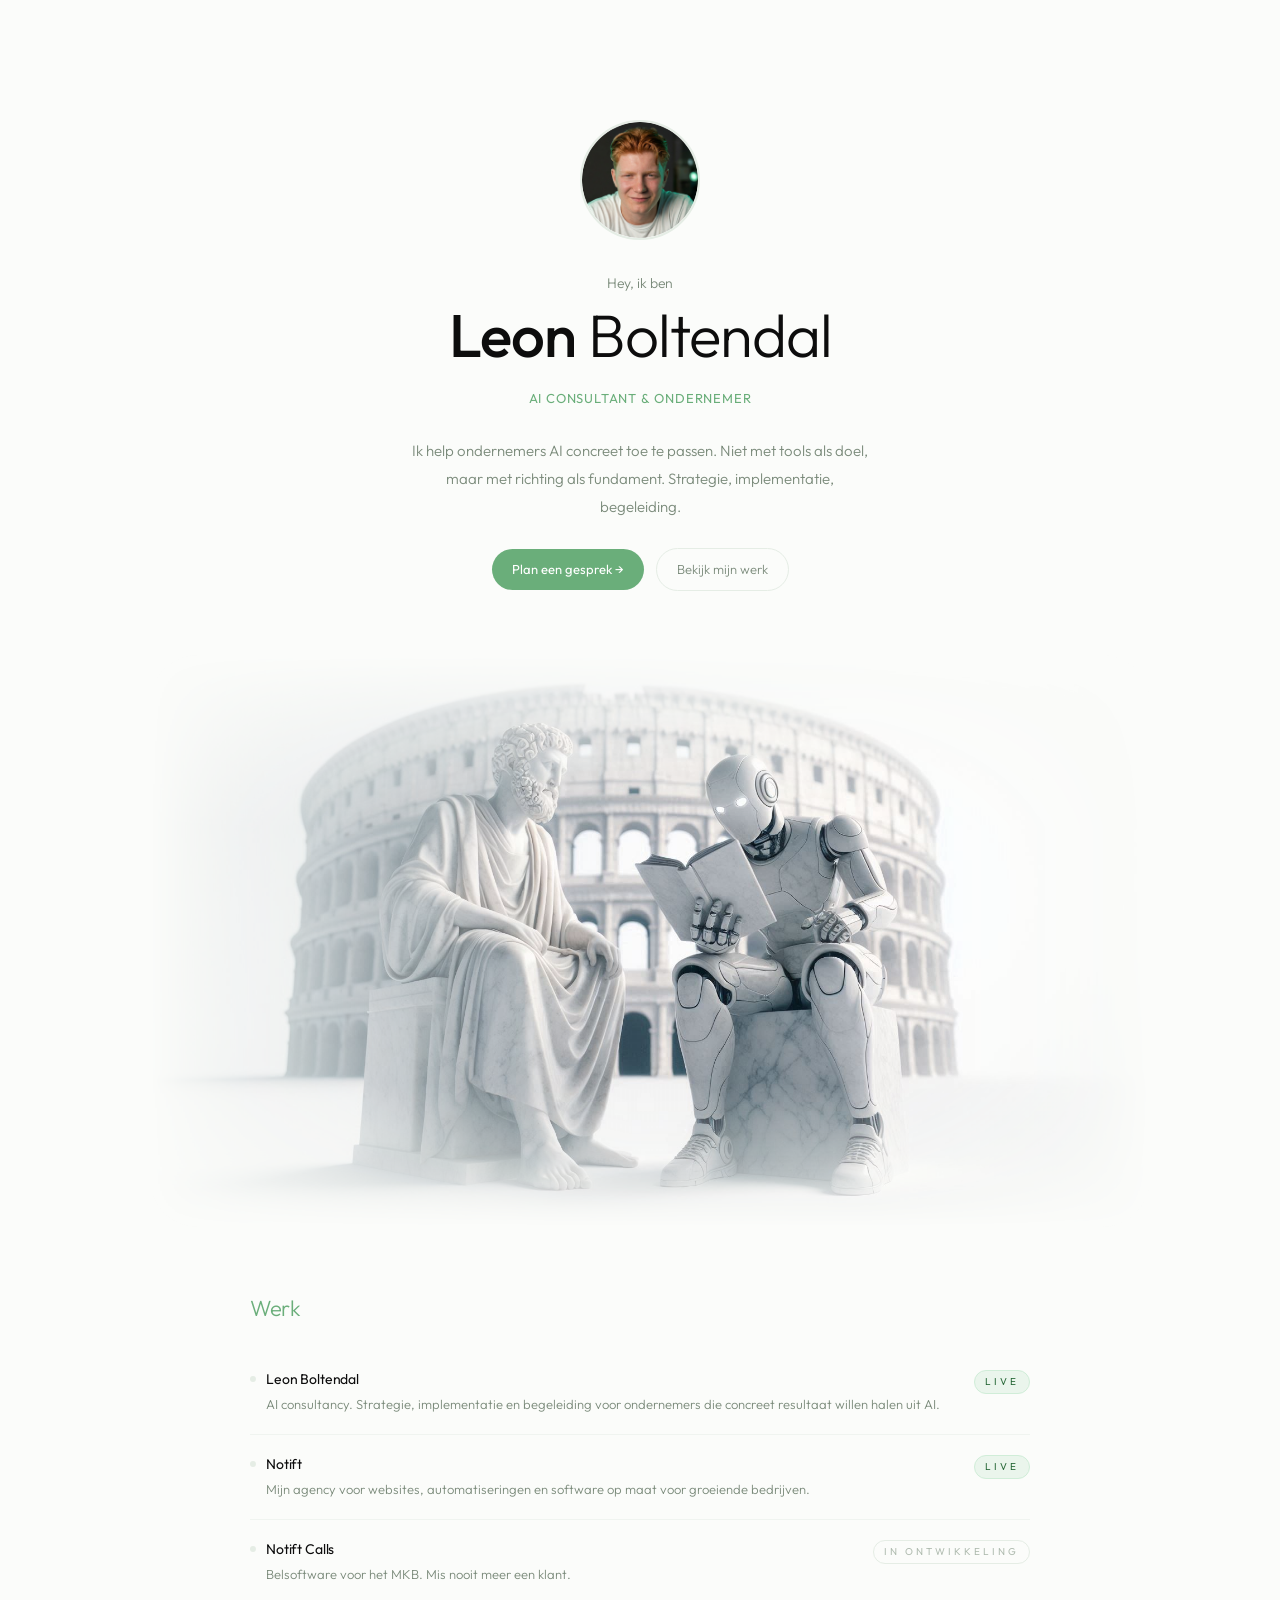
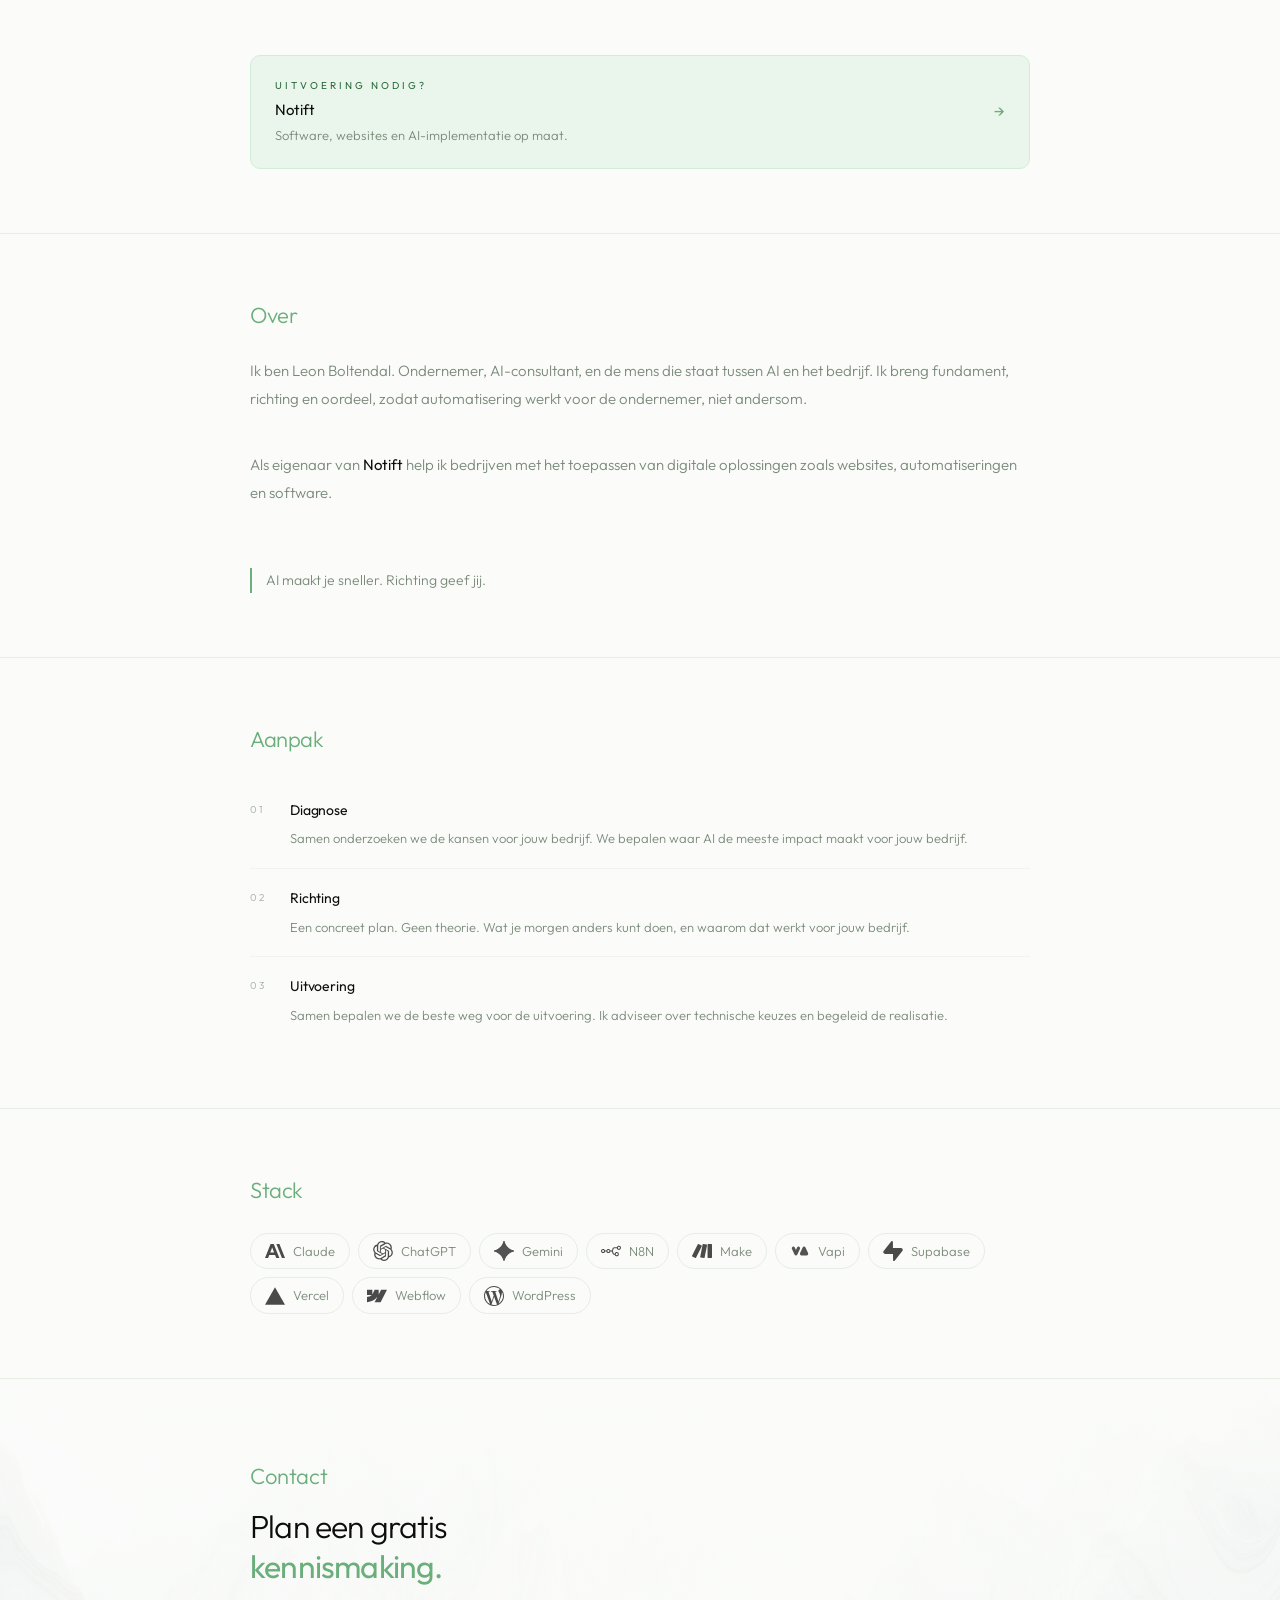
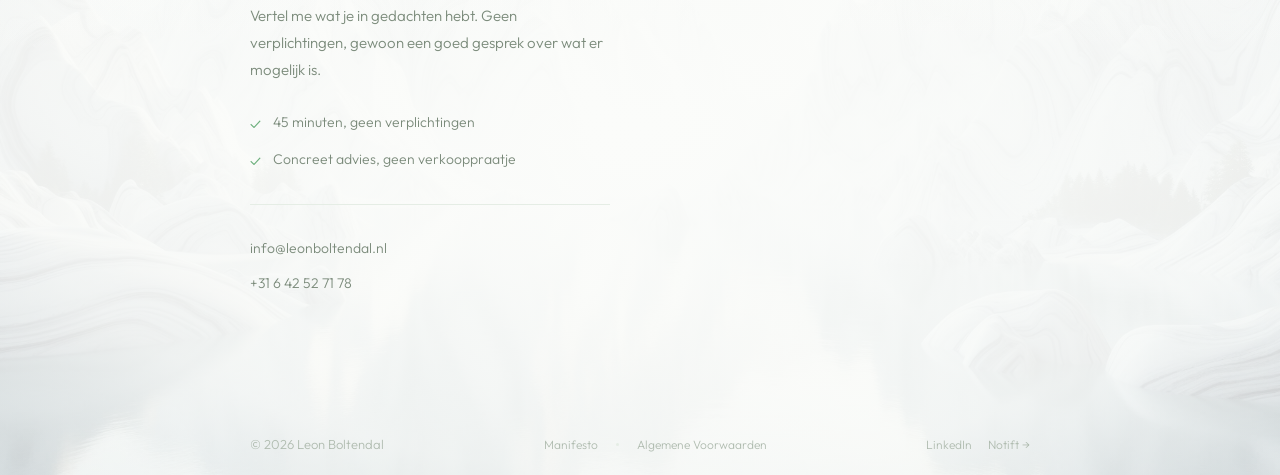
==== commit 993a3237: "Fix SEO updates" ====
--- a/index.html
+++ b/index.html
@@ -6,15 +6,23 @@
   <link rel="icon" href="assets/favicon.png" type="image/png">
 
   <title>Leon Boltendal — AI Consultant</title>
-  <meta name="description" content="Leon Boltendal is AI consultant en oprichter van Notift. Hij helpt ondernemers AI concreet toepassen, met fundament en richting.">
-  <link rel="canonical" href="https://leonboltendal.com/">
+  <meta name="description" content="Van AI-chaos naar fundament. Strategie en implementatie voor ondernemers die willen schalen zonder hun bedrijf te verliezen.">
+  <link rel="canonical" href="https://leonboltendal.nl/">
 
   <meta property="og:title" content="Leon Boltendal — AI Consultant">
-  <meta property="og:description" content="AI maakt je sneller. Richting geef jij.">
+  <meta property="og:description" content="Van AI-chaos naar fundament. Strategie en implementatie voor ondernemers die willen schalen zonder hun bedrijf te verliezen.">
   <meta property="og:type" content="website">
-  <meta property="og:url" content="https://leonboltendal.com/">
-  <meta property="og:image" content="https://leonboltendal.com/assets/og-image.jpg">
+  <meta property="og:url" content="https://leonboltendal.nl/">
+  <meta property="og:image" content="https://leonboltendal.nl/assets/og-image.jpg">
+  <meta property="og:image:width" content="1792">
+  <meta property="og:image:height" content="1024">
+  <meta property="og:site_name" content="Leon Boltendal">
+  <meta property="og:logo" content="https://leonboltendal.nl/assets/favicon.png">
+  <meta property="og:locale" content="nl_NL">
   <meta name="twitter:card" content="summary_large_image">
+  <meta name="twitter:title" content="Leon Boltendal — AI Consultant">
+  <meta name="twitter:description" content="AI maakt je sneller. Richting geef jij.">
+  <meta name="twitter:image" content="https://leonboltendal.nl/assets/og-image.jpg">
 
   <link rel="preconnect" href="https://fonts.googleapis.com">
   <link rel="preconnect" href="https://fonts.gstatic.com" crossorigin>
@@ -22,7 +30,6 @@
   <link href="https://fonts.googleapis.com/css2?family=Outfit:wght@200;300;400;500&display=swap" rel="stylesheet">
 
   <link rel="stylesheet" href="css/style.css">
-  <link rel="icon" href="assets/favicon.png" type="image/png">
 
   <script type="application/ld+json">
   {
@@ -30,9 +37,15 @@
     "@type": "Person",
     "name": "Leon Boltendal",
     "jobTitle": "AI Consultant",
-    "url": "https://leonboltendal.com",
-    "sameAs": ["https://www.linkedin.com/in/leonboltendal"],
-    "worksFor": { "@type": "Organization", "name": "Notift" }
+    "description": "Leon Boltendal helpt ondernemers AI concreet toepassen met fundament en richting. Strategie, implementatie en begeleiding.",
+    "url": "https://leonboltendal.nl",
+    "image": "https://leonboltendal.nl/assets/og-image.jpg",
+    "sameAs": [
+      "https://www.linkedin.com/in/leonboltendal",
+      "https://notift.nl"
+    ],
+    "worksFor": { "@type": "Organization", "name": "Notift", "url": "https://notift.nl" },
+    "knowsAbout": ["Artificial Intelligence", "AI Strategy", "Business Automation", "Digitale groei"]
   }
   </script>
 </head>
@@ -56,7 +69,7 @@
     </p>
 
     <div class="intro-actions fade" data-delay="180">
-      <a href="#booking" class="btn-primary">Plan een gesprek →</a>
+      <a href="#contact" class="btn-primary">Plan een gesprek →</a>
       <a href="#werk" class="btn-ghost">Bekijk mijn werk</a>
     </div>
 
@@ -67,7 +80,7 @@
 <!-- ══ FOTO ══════════════════════════════ -->
 <div class="photo-header">
   <img
-    src="assets/intro-photo.jpeg"
+    src="assets/og-image.jpg"
     alt="Leon Boltendal"
     class="fade"
     loading="eager"
@@ -89,7 +102,7 @@
               <div class="work-dot" aria-hidden="true"></div>
               Leon Boltendal
             </div>
-            <p class="work-desc">AI consultancy. Strategie, implementatieplan en begeleiding voor ondernemers die concreet resultaat willen halen uit AI.</p>
+            <p class="work-desc">AI consultancy. Strategie, implementatie en begeleiding voor ondernemers die concreet resultaat willen halen uit AI.</p>
           </div>
           <span class="badge badge-live">Live</span>
         </div>
@@ -144,8 +157,7 @@
         zodat automatisering werkt voor de ondernemer, niet andersom.
       </p>
       <p class="about-text fade" data-delay="120">
-        Advies en strategie doe ik zelf.
-        Bouwen gaat via <strong>Notift</strong>.
+        Als eigenaar van <strong>Notift</strong> help ik bedrijven met het toepassen van digitale oplossingen zoals websites, automatiseringen en software.
       </p>
 
       <blockquote class="quote fade" data-delay="180">
@@ -168,7 +180,7 @@
         <span class="aanpak-num">01</span>
         <div>
           <div class="aanpak-title">Diagnose</div>
-          <p class="aanpak-desc">We brengen in kaart waar AI jouw bedrijf echt waarde oplevert. Niet alles tegelijk. Het juiste eerst.</p>
+          <p class="aanpak-desc">Samen onderzoeken we de kansen voor jouw bedrijf. We bepalen waar AI de meeste impact maakt voor jouw bedrijf.</p>
         </div>
       </div>
 
@@ -184,7 +196,7 @@
         <span class="aanpak-num">03</span>
         <div>
           <div class="aanpak-title">Uitvoering</div>
-          <p class="aanpak-desc">Bouw ik niet zelf. Dat gaat via Notift. Jij hoeft niet te managen wat je niet wilt managen.</p>
+          <p class="aanpak-desc">Samen bepalen we de beste weg voor de uitvoering. Ik adviseer over technische keuzes en begeleid de realisatie.</p>
         </div>
       </div>
 
@@ -231,11 +243,7 @@
       <div class="contact-meta fade" data-delay="180">
         <div class="contact-meta-item">
           <span>✓</span>
-          <span>Reactie binnen één werkdag</span>
-        </div>
-        <div class="contact-meta-item">
-          <span>✓</span>
-          <span>30 minuten, geen verplichtingen</span>
+          <span>45 minuten, geen verplichtingen</span>
         </div>
         <div class="contact-meta-item">
           <span>✓</span>
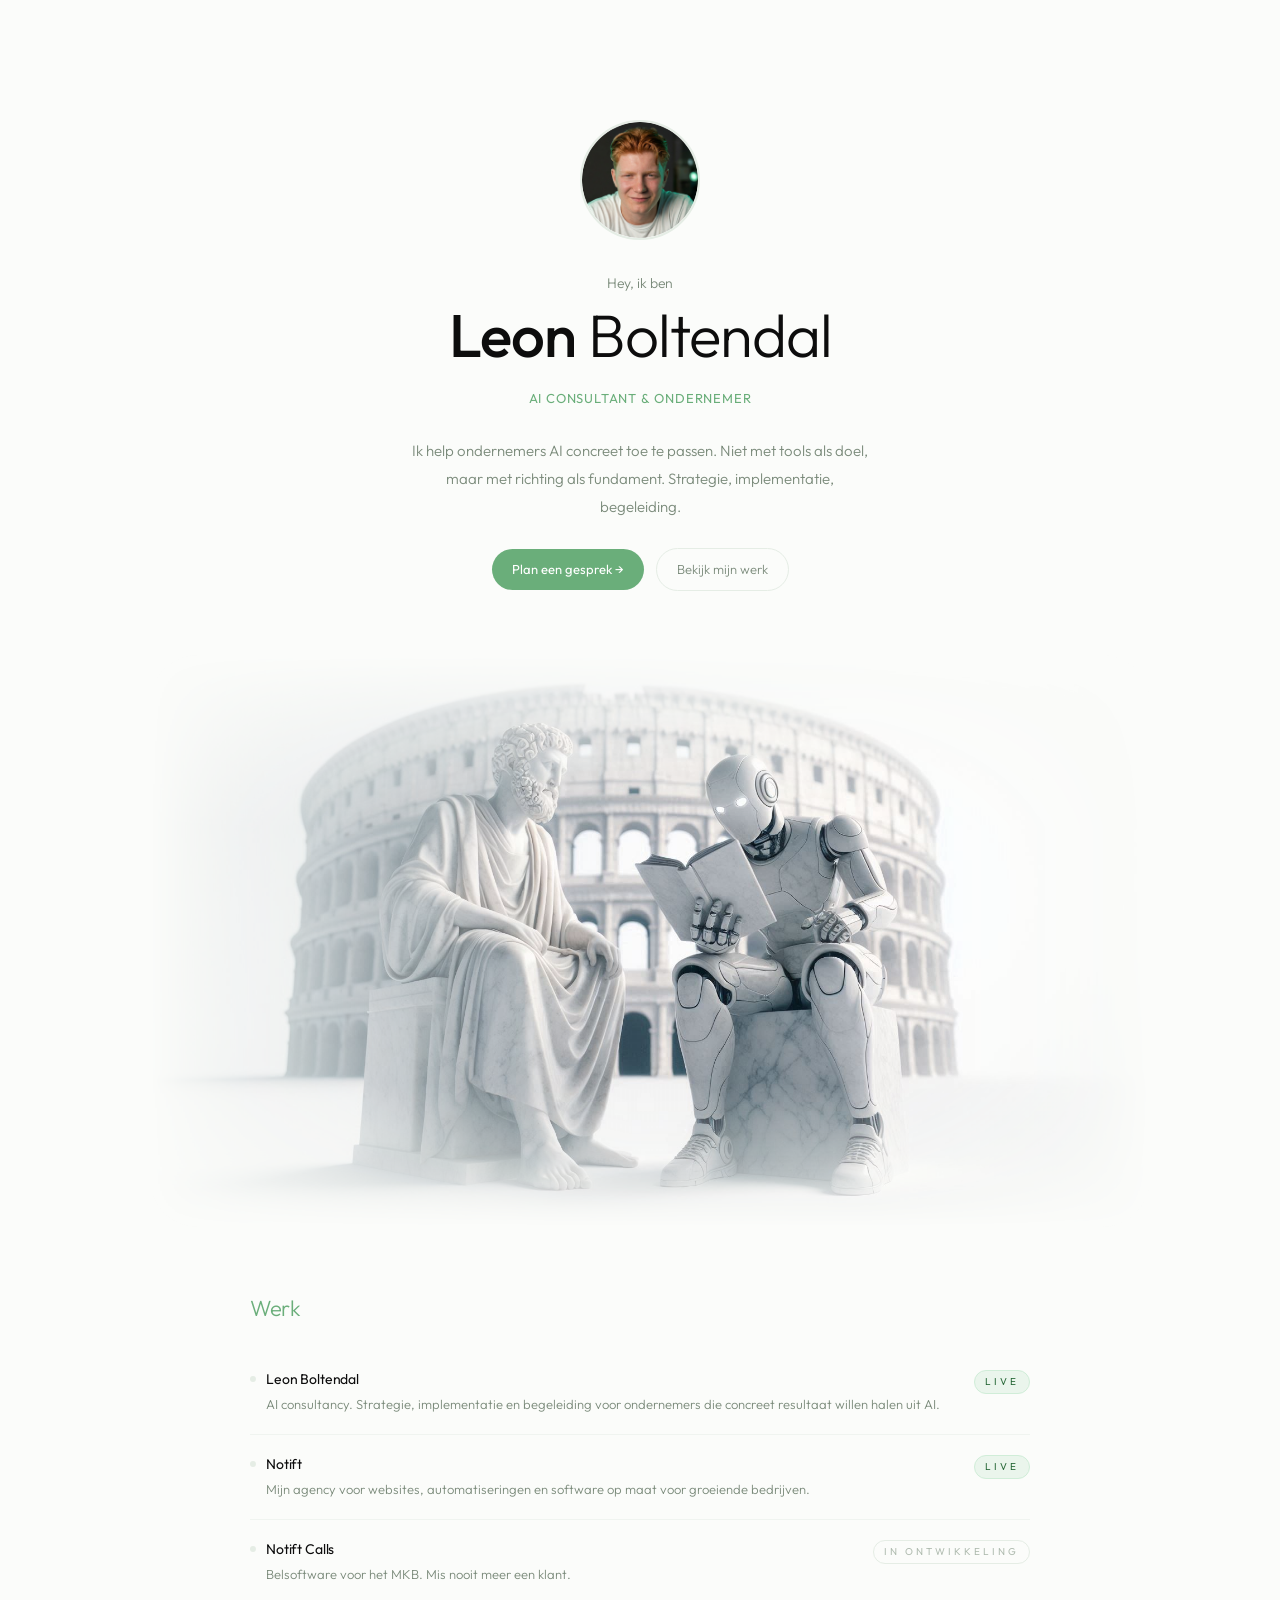
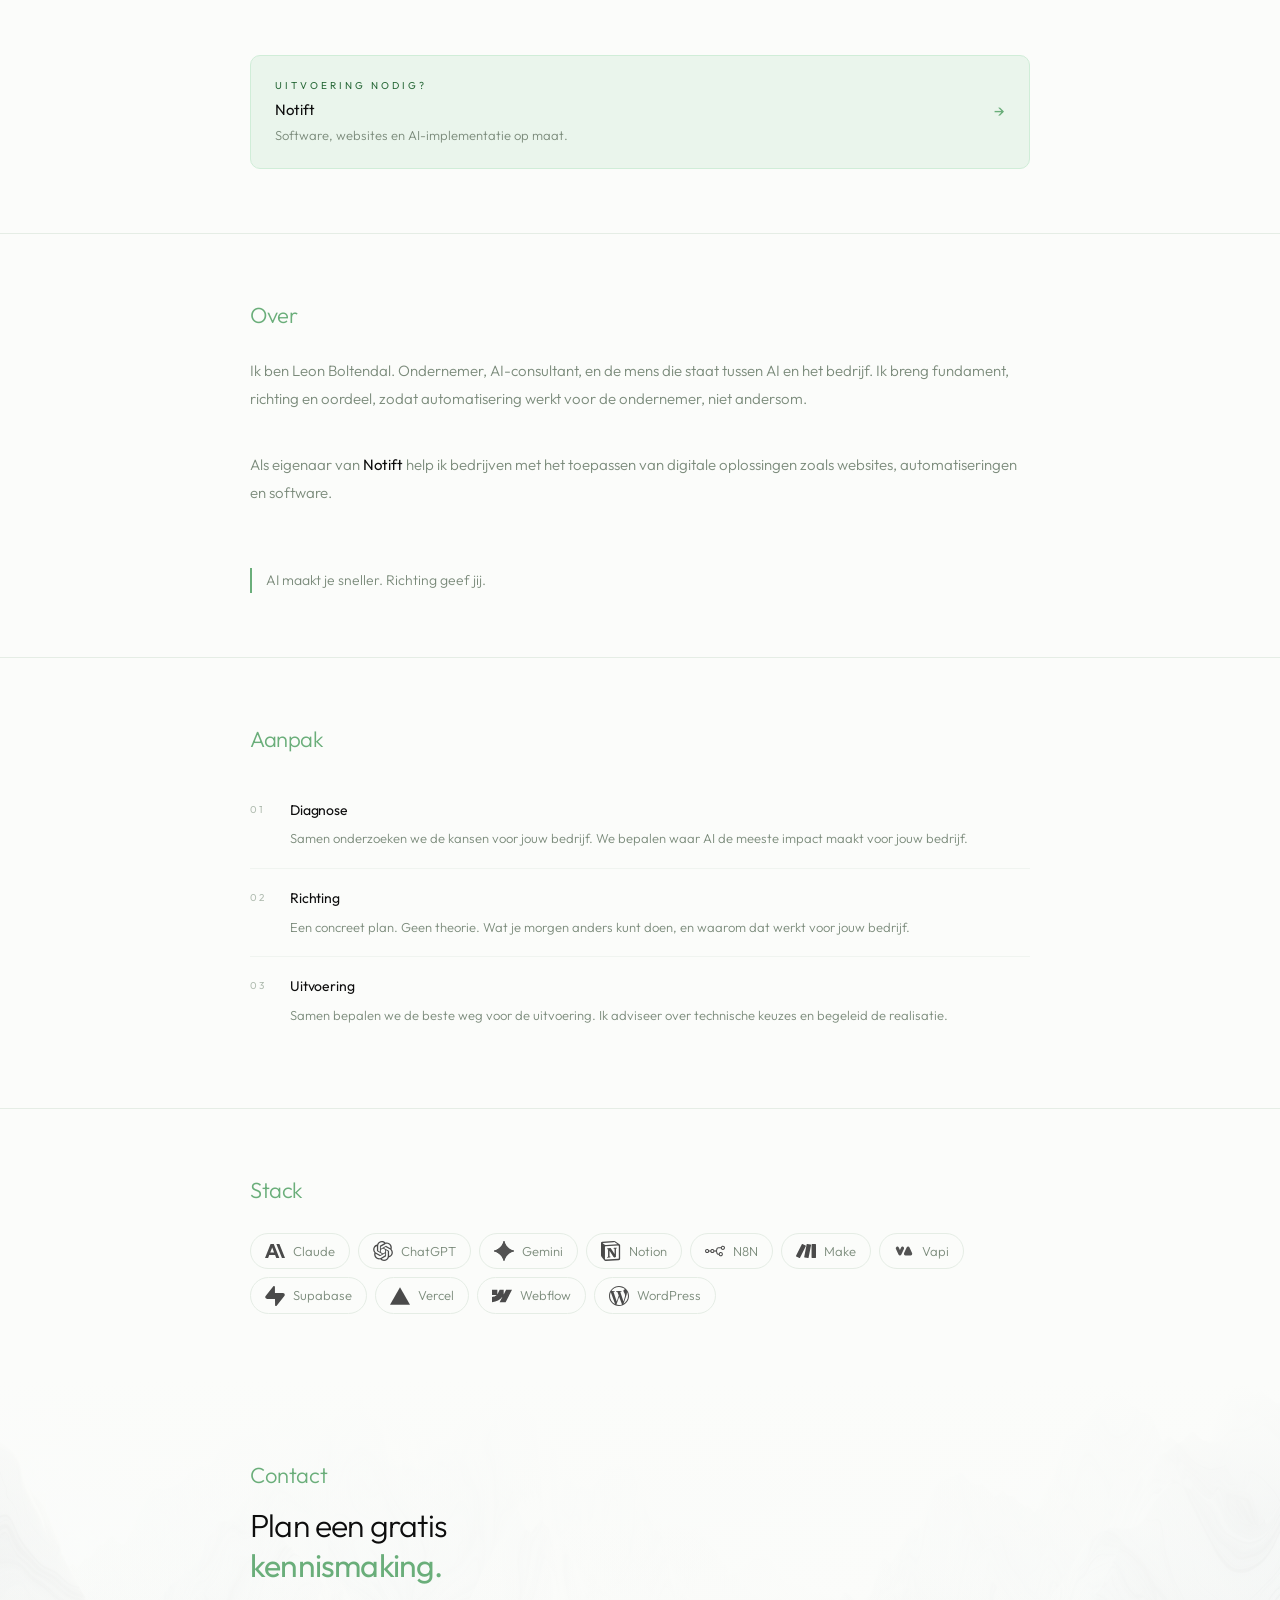
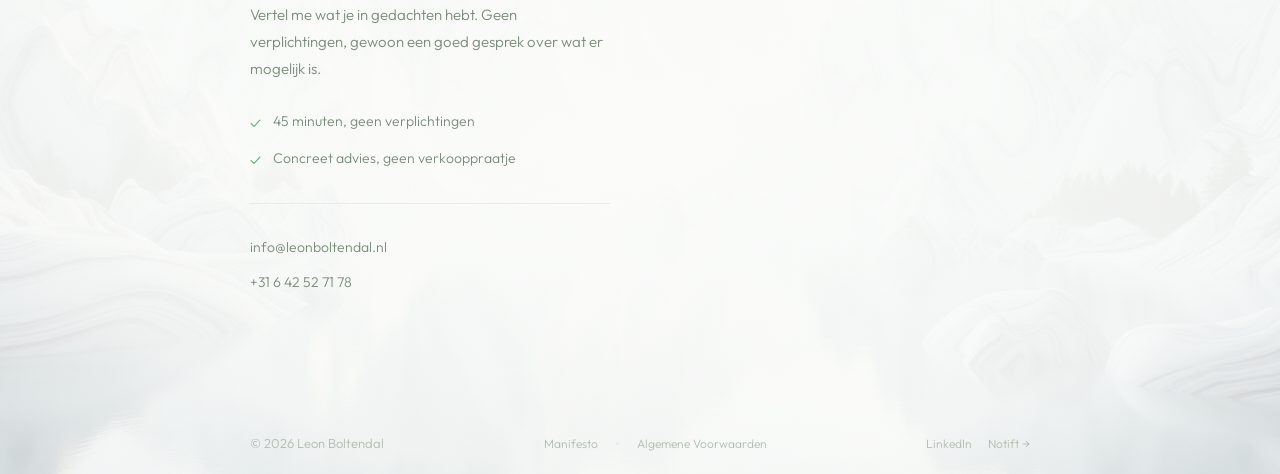
==== commit cc02ff62: "Code audit: cleanup, bug fixes & Notion toevoegen" ====
--- a/index.html
+++ b/index.html
@@ -4,12 +4,13 @@
   <meta charset="UTF-8">
   <meta name="viewport" content="width=device-width, initial-scale=1.0">
   <link rel="icon" href="assets/favicon.png" type="image/png">
-
-  <title>Leon Boltendal — AI Consultant</title>
+  <link rel="apple-touch-icon" href="assets/apple-touch-icon.png">
+
+  <title>Leon Boltendal | AI Consultant</title>
   <meta name="description" content="Van AI-chaos naar fundament. Strategie en implementatie voor ondernemers die willen schalen zonder hun bedrijf te verliezen.">
   <link rel="canonical" href="https://leonboltendal.nl/">
 
-  <meta property="og:title" content="Leon Boltendal — AI Consultant">
+  <meta property="og:title" content="Leon Boltendal | AI Consultant">
   <meta property="og:description" content="Van AI-chaos naar fundament. Strategie en implementatie voor ondernemers die willen schalen zonder hun bedrijf te verliezen.">
   <meta property="og:type" content="website">
   <meta property="og:url" content="https://leonboltendal.nl/">
@@ -17,16 +18,14 @@
   <meta property="og:image:width" content="1792">
   <meta property="og:image:height" content="1024">
   <meta property="og:site_name" content="Leon Boltendal">
-  <meta property="og:logo" content="https://leonboltendal.nl/assets/favicon.png">
   <meta property="og:locale" content="nl_NL">
   <meta name="twitter:card" content="summary_large_image">
-  <meta name="twitter:title" content="Leon Boltendal — AI Consultant">
+  <meta name="twitter:title" content="Leon Boltendal | AI Consultant">
   <meta name="twitter:description" content="AI maakt je sneller. Richting geef jij.">
   <meta name="twitter:image" content="https://leonboltendal.nl/assets/og-image.jpg">
 
   <link rel="preconnect" href="https://fonts.googleapis.com">
   <link rel="preconnect" href="https://fonts.gstatic.com" crossorigin>
-  <link rel="preload" as="style" href="https://fonts.googleapis.com/css2?family=Outfit:wght@200;300;400;500&display=swap">
   <link href="https://fonts.googleapis.com/css2?family=Outfit:wght@200;300;400;500&display=swap" rel="stylesheet">
 
   <link rel="stylesheet" href="css/style.css">
@@ -51,6 +50,10 @@
 </head>
 <body>
 
+<a href="#werk" class="skip-link">Naar inhoud</a>
+
+<main>
+
 <!-- ══ INTRO ══════════════════════════════ -->
 <div class="intro-section" id="top">
   <div class="intro-inner">
@@ -83,7 +86,6 @@
     src="assets/og-image.jpg"
     alt="Leon Boltendal"
     class="fade"
-    loading="eager"
   >
 </div>
 
@@ -216,6 +218,7 @@
       <div class="stack-pill"><img src="assets/logos/claude.svg" alt="Claude" class="stack-logo"> Claude</div>
       <div class="stack-pill"><img src="assets/logos/chatgpt.svg" alt="ChatGPT" class="stack-logo"> ChatGPT</div>
       <div class="stack-pill"><img src="assets/logos/gemini.svg" alt="Gemini" class="stack-logo"> Gemini</div>
+      <div class="stack-pill"><img src="assets/logos/notion.svg" alt="Notion" class="stack-logo"> Notion</div>
       <div class="stack-pill"><img src="assets/logos/n8n.svg" alt="N8N" class="stack-logo"> N8N</div>
       <div class="stack-pill"><img src="assets/logos/make.svg" alt="Make.com" class="stack-logo"> Make</div>
       <div class="stack-pill"><img src="assets/logos/vapi.svg" alt="Vapi" class="stack-logo"> Vapi</div>
@@ -228,6 +231,7 @@
   </div>
 </section>
 
+</main>
 
 <!-- ══ CONTACT ══════════════════════════════ -->
 <section id="contact" class="section contact-section" style="background-image: url('assets/background-mountains.jpeg');">
@@ -261,9 +265,8 @@
       </div>
     </div>
 
-      <!-- Cal inline embed code begins -->
-      <div style="width:100%;height:100%;overflow:scroll" id="my-cal-inline-introductie-gesprek"></div>
-      <!-- Cal inline embed code ends -->
+      <!-- Cal inline embed -->
+      <div style="width:100%;height:100%;overflow:auto" id="my-cal-inline-introductie-gesprek"></div>
 
     </div>
 
@@ -287,7 +290,7 @@
 
 <!-- ══ SCRIPTS ══════════════════════════════ -->
 
-<!-- Cal inline embed code begins -->
+<!-- Cal inline embed -->
 <script type="text/javascript">
   (function (C, A, L) { let p = function (a, ar) { a.q.push(ar); }; let d = C.document; C.Cal = C.Cal || function () { let cal = C.Cal; let ar = arguments; if (!cal.loaded) { cal.ns = {}; cal.q = cal.q || []; d.head.appendChild(d.createElement("script")).src = A; cal.loaded = true; } if (ar[0] === L) { const api = function () { p(api, arguments); }; const namespace = ar[1]; api.q = api.q || []; if(typeof namespace === "string"){cal.ns[namespace] = cal.ns[namespace] || api;p(cal.ns[namespace], ar);p(cal, ["initNamespace", namespace]);} else p(cal, ar); return;} p(cal, ar); }; })(window, "https://app.cal.com/embed/embed.js", "init");
   Cal("init", "introductie-gesprek", {origin:"https://app.cal.com"});
@@ -300,14 +303,13 @@
 
   Cal.ns["introductie-gesprek"]("ui", {"theme":"light","cssVarsPerTheme":{"light":{"cal-brand":"#6AAE7A"},"dark":{"cal-brand":"#6AAE7A"}},"hideEventTypeDetails":true,"layout":"month_view"});
 </script>
-<!-- Cal inline embed code ends -->
 
 <script src="js/main.js" defer></script>
 
 <script>
   document.addEventListener('DOMContentLoaded', function() {
-    const year = new Date().getFullYear();
-    const yearContact = document.getElementById('year-contact');
+    var year = new Date().getFullYear();
+    var yearContact = document.getElementById('year-contact');
     if (yearContact) yearContact.textContent = year;
   });
 </script>
--- a/css/style.css
+++ b/css/style.css
@@ -1,5 +1,5 @@
 /* ════════════════════════════════════════
-   Leon Boltendal — leonboltendal.com
+   Leon Boltendal — leonboltendal.nl
    ════════════════════════════════════════ */
 
 *, *::before, *::after {
@@ -25,6 +25,31 @@
 
 html { scroll-behavior: smooth; }
 
+.skip-link {
+  position: absolute;
+  left: -9999px;
+  top: auto;
+  width: 1px;
+  height: 1px;
+  overflow: hidden;
+  font-size: 14px;
+  padding: 8px 16px;
+  background: var(--bg);
+  color: var(--ink);
+  text-decoration: none;
+  z-index: 200;
+}
+
+.skip-link:focus {
+  position: fixed;
+  top: 12px;
+  left: 12px;
+  width: auto;
+  height: auto;
+  border: 1px solid var(--border);
+  border-radius: 6px;
+}
+
 body {
   background: var(--bg);
   color: var(--ink);
@@ -32,62 +57,9 @@
   font-size: 15px;
   line-height: 1.6;
   -webkit-font-smoothing: antialiased;
+  -moz-osx-font-smoothing: grayscale;
   overflow-x: hidden;
 }
-
-
-/* ════════════════════════════
-   NAV
-════════════════════════════ */
-.nav {
-  position: fixed;
-  inset: 0 0 auto 0;
-  z-index: 100;
-  padding: 20px 0;
-  transition: background 0.3s, border-color 0.3s;
-}
-
-.nav.scrolled {
-  background: rgba(250, 252, 250, 0.88);
-  backdrop-filter: blur(16px);
-  -webkit-backdrop-filter: blur(16px);
-  border-bottom: 1px solid var(--border);
-}
-
-.nav-inner {
-  max-width: 860px;
-  margin: 0 auto;
-  padding: 0 40px;
-  display: flex;
-  align-items: center;
-  justify-content: space-between;
-}
-
-.nav-name {
-  font-size: 14px;
-  font-weight: 400;
-  color: var(--ink);
-  text-decoration: none;
-  letter-spacing: -0.01em;
-}
-
-.nav-name span { color: var(--pistache); }
-
-.nav-links {
-  display: flex;
-  gap: 28px;
-  list-style: none;
-}
-
-.nav-links a {
-  font-size: 13px;
-  font-weight: 300;
-  color: var(--stone);
-  text-decoration: none;
-  transition: color 0.2s;
-}
-
-.nav-links a:hover { color: var(--ink); }
 
 
 /* ════════════════════════════
@@ -150,7 +122,10 @@
   text-transform: none;
 }
 
-/* Intro section (geen label, volle breedte) */
+
+/* ════════════════════════════
+   INTRO
+════════════════════════════ */
 .intro-section {
   padding: 120px 0 64px;
   border-bottom: none;
@@ -197,10 +172,6 @@
   align-items: center;
 }
 
-
-/* ════════════════════════════
-   INTRO
-════════════════════════════ */
 .intro-name {
   font-size: clamp(40px, 7vw, 60px);
   font-weight: 300;
@@ -436,8 +407,6 @@
   border-color: var(--pistache-border);
   color: var(--ink);
 }
-
-.stack-pill-icon { font-size: 13px; }
 
 .stack-logo {
   width: 20px;
@@ -511,7 +480,6 @@
 .contact-section {
   padding: 80px 0 0 0;
   position: relative;
-  background-image: url('assets/background-mountains.jpeg');
   background-position: center bottom;
   background-repeat: no-repeat;
   background-size: cover;
@@ -538,13 +506,79 @@
   z-index: 1;
 }
 
+.contact-grid {
+  display: grid;
+  grid-template-columns: 1fr 1fr;
+  gap: 60px;
+  align-items: start;
+}
+
+.contact-left {
+  display: flex;
+  flex-direction: column;
+}
+
+.contact-title {
+  font-size: clamp(24px, 4vw, 32px);
+  font-weight: 300;
+  color: var(--ink);
+  letter-spacing: -0.8px;
+  line-height: 1.25;
+  margin-bottom: 16px;
+  margin-top: 12px;
+}
+
+.contact-title em {
+  font-style: normal;
+  color: var(--pistache);
+  font-weight: 400;
+}
+
+.contact-sub {
+  font-size: 15px;
+  font-weight: 300;
+  color: var(--stone);
+  line-height: 1.8;
+  margin-bottom: 28px;
+}
+
+.contact-meta {
+  display: flex;
+  flex-direction: column;
+  gap: 12px;
+}
+
+.contact-meta-item {
+  display: flex;
+  align-items: flex-start;
+  gap: 12px;
+  font-size: 14px;
+  font-weight: 300;
+  color: var(--stone);
+  line-height: 1.6;
+}
+
+.contact-meta-item span:first-child {
+  color: var(--pistache);
+  font-weight: 400;
+  flex-shrink: 0;
+  margin-top: 2px;
+}
+
+.contact-meta-item a {
+  color: var(--stone);
+  text-decoration: none;
+  transition: color 0.2s;
+}
+
+.contact-meta-item a:hover {
+  color: var(--ink);
+}
+
+
 /* ════════════════════════════
    FOOTER
 ════════════════════════════ */
-footer {
-  padding: 36px 0 44px;
-}
-
 .contact-section .footer-inner {
   max-width: none;
   width: 100%;
@@ -553,92 +587,6 @@
   margin-right: 0;
 }
 
-.contact-grid {
-  display: grid;
-  grid-template-columns: 1fr 1fr;
-  gap: 60px;
-  align-items: start;
-}
-
-.contact-left {
-  display: flex;
-  flex-direction: column;
-}
-
-.contact-title {
-  font-size: clamp(24px, 4vw, 32px);
-  font-weight: 300;
-  color: var(--ink);
-  letter-spacing: -0.8px;
-  line-height: 1.25;
-  margin-bottom: 16px;
-  margin-top: 12px;
-}
-
-.contact-title em {
-  font-style: normal;
-  color: var(--pistache);
-  font-weight: 400;
-}
-
-.contact-sub {
-  font-size: 15px;
-  font-weight: 300;
-  color: var(--stone);
-  line-height: 1.8;
-  margin-bottom: 28px;
-}
-
-.contact-meta {
-  display: flex;
-  flex-direction: column;
-  gap: 12px;
-}
-
-.contact-meta-item {
-  display: flex;
-  align-items: flex-start;
-  gap: 12px;
-  font-size: 14px;
-  font-weight: 300;
-  color: var(--stone);
-  line-height: 1.6;
-}
-
-.contact-meta-item span:first-child {
-  color: var(--pistache);
-  font-weight: 400;
-  flex-shrink: 0;
-  margin-top: 2px;
-}
-
-.contact-meta-item a {
-  color: var(--stone);
-  text-decoration: none;
-  transition: color 0.2s;
-}
-
-.contact-meta-item a:hover {
-  color: var(--ink);
-}
-
-.contact-embed {
-  border: 1px solid purple;
-  border-radius: 10px;
-  overflow: clip;
-  background: red; /* was: white */
-}
-
-.contact-embed iframe {
-  width: 100% !important;
-}
-
-
-/* Footer padding (rest wordt gehandeld door FOOTER WITH BACKGROUND regel) */
-footer {
-  padding: 36px 0 44px;
-}
-
 .footer-inner {
   max-width: 860px;
   margin: 0 auto;
@@ -698,6 +646,253 @@
 
 
 /* ════════════════════════════
+   MANIFESTO
+════════════════════════════ */
+.manifesto-header {
+  padding: 120px 0 48px;
+}
+
+.manifesto-header-inner {
+  max-width: 860px;
+  margin: 0 auto;
+  padding: 0 40px;
+}
+
+.manifesto-back,
+.av-back {
+  display: inline-flex;
+  align-items: center;
+  gap: 6px;
+  font-size: 13px;
+  font-weight: 300;
+  color: var(--stone);
+  text-decoration: none;
+  margin-bottom: 32px;
+  transition: color 0.2s;
+}
+
+.manifesto-back:hover,
+.av-back:hover { color: var(--ink); }
+
+.manifesto-title {
+  font-size: clamp(28px, 5vw, 40px);
+  font-weight: 300;
+  letter-spacing: -0.8px;
+  color: var(--ink);
+  margin-bottom: 0;
+}
+
+.manifesto-body {
+  max-width: 860px;
+  margin: 0 auto;
+  padding: 0 40px 100px;
+}
+
+.manifesto-section {
+  margin-bottom: 120px;
+}
+
+.manifesto-section:last-child { margin-bottom: 0; }
+
+.manifesto-lead {
+  font-size: clamp(24px, 4.5vw, 32px);
+  font-weight: 300;
+  color: var(--pistache);
+  line-height: 1.35;
+  letter-spacing: -0.8px;
+  margin-bottom: 40px;
+}
+
+.manifesto-lead strong {
+  font-weight: 500;
+}
+
+.manifesto-text {
+  font-size: 18px;
+  font-weight: 300;
+  color: var(--stone);
+  line-height: 1.85;
+  margin-bottom: 32px;
+}
+
+.manifesto-text strong {
+  color: var(--ink);
+  font-weight: 500;
+}
+
+.manifesto-text em {
+  color: var(--pistache);
+  font-style: normal;
+}
+
+.manifesto-list {
+  margin: 60px 0;
+  border-left: 1px solid var(--border-soft);
+  padding-left: 32px;
+  list-style: none;
+}
+
+.manifesto-list-item {
+  margin-bottom: 40px;
+}
+
+.manifesto-list-item:last-child { margin-bottom: 0; }
+
+.manifesto-list-title {
+  display: block;
+  font-size: 18px;
+  font-weight: 500;
+  color: var(--ink);
+  margin-bottom: 8px;
+}
+
+.manifesto-list-desc {
+  font-size: 17px;
+  font-weight: 300;
+  color: var(--stone);
+  line-height: 1.7;
+}
+
+.manifesto-signature {
+  margin-top: 80px;
+}
+
+.signature-img {
+  width: 200px;
+  height: auto;
+  opacity: 0.85;
+  display: block;
+}
+
+
+/* ════════════════════════════
+   ALGEMENE VOORWAARDEN
+════════════════════════════ */
+.av-header {
+  padding: 120px 0 48px;
+  border-bottom: 1px solid var(--border);
+}
+
+.av-header-inner {
+  max-width: 860px;
+  margin: 0 auto;
+  padding: 0 40px;
+}
+
+.av-title {
+  font-size: clamp(28px, 5vw, 40px);
+  font-weight: 300;
+  letter-spacing: -0.8px;
+  color: var(--ink);
+  margin-bottom: 12px;
+}
+
+.av-meta {
+  font-size: 13px;
+  font-weight: 300;
+  color: var(--stone-light);
+}
+
+.av-body {
+  max-width: 860px;
+  margin: 0 auto;
+  padding: 0 40px;
+}
+
+.av-article {
+  padding: 36px 0;
+  border-bottom: 1px solid var(--border-soft);
+}
+
+.av-article:last-child { border-bottom: none; }
+
+.av-article-title {
+  font-size: 14px;
+  font-weight: 400;
+  color: var(--pistache);
+  letter-spacing: -0.01em;
+  margin-bottom: 12px;
+}
+
+.av-article-num {
+  font-size: 10px;
+  font-weight: 400;
+  letter-spacing: 2px;
+  color: var(--stone-light);
+  text-transform: uppercase;
+  margin-bottom: 4px;
+}
+
+.av-article p {
+  font-size: 14px;
+  font-weight: 300;
+  color: var(--stone);
+  line-height: 1.85;
+  margin-bottom: 10px;
+}
+
+.av-article p:last-child { margin-bottom: 0; }
+
+.av-article ul {
+  list-style: none;
+  padding: 0;
+  margin: 0;
+  display: flex;
+  flex-direction: column;
+  gap: 6px;
+}
+
+.av-article ul li {
+  font-size: 14px;
+  font-weight: 300;
+  color: var(--stone);
+  line-height: 1.75;
+  padding-left: 16px;
+  position: relative;
+}
+
+.av-article ul li::before {
+  content: '';
+  position: absolute;
+  left: 0;
+  top: 10px;
+  width: 4px;
+  height: 4px;
+  border-radius: 50%;
+  background: var(--border);
+}
+
+.av-footer {
+  padding: 80px 0 0 0;
+  position: relative;
+  background-position: center bottom;
+  background-repeat: no-repeat;
+  background-size: cover;
+  background-attachment: scroll;
+}
+
+.av-footer::before {
+  content: '';
+  position: absolute;
+  top: 0;
+  left: 0;
+  right: 0;
+  bottom: 0;
+  background:
+    linear-gradient(to bottom, rgba(251, 252, 250, 1) 0%, rgba(251, 252, 250, 0) 40%),
+    radial-gradient(ellipse at center, rgba(251, 252, 250, 1) 0%, rgba(251, 252, 250, 0.7) 70%, rgba(251, 252, 250, 0.1) 100%),
+    linear-gradient(to top, rgba(250, 252, 250, 0.7) 0%, rgba(250, 252, 250, 0.8) 50%, rgba(250, 252, 250, 0.85) 100%);
+  pointer-events: none;
+  z-index: 0;
+}
+
+.av-footer > * {
+  position: relative;
+  z-index: 1;
+}
+
+
+/* ════════════════════════════
    ANIMATIES
 ════════════════════════════ */
 .fade {
@@ -730,20 +925,15 @@
 @media (max-width: 700px) {
   .section-row { padding: 0 24px; }
   .intro-inner { padding: 0 24px; }
-  .nav-inner { padding: 0 24px; }
   .footer-inner { padding: 0 24px; }
-  .nav-links { gap: 18px; }
-  .footer-inner {
-    flex-direction: column;
-    align-items: flex-start;
-    gap: 12px;
-  }
   .contact-grid {
     grid-template-columns: 1fr;
     gap: 40px;
   }
-}
-
-@media (max-width: 400px) {
-  .nav-links { display: none; }
-}
+  .manifesto-header-inner { padding: 0 24px; }
+  .manifesto-body { padding: 0 24px 60px; }
+  .manifesto-list { padding-left: 20px; }
+  .signature-img { width: 160px; }
+  .av-header-inner { padding: 0 24px; }
+  .av-body { padding: 0 24px; }
+}
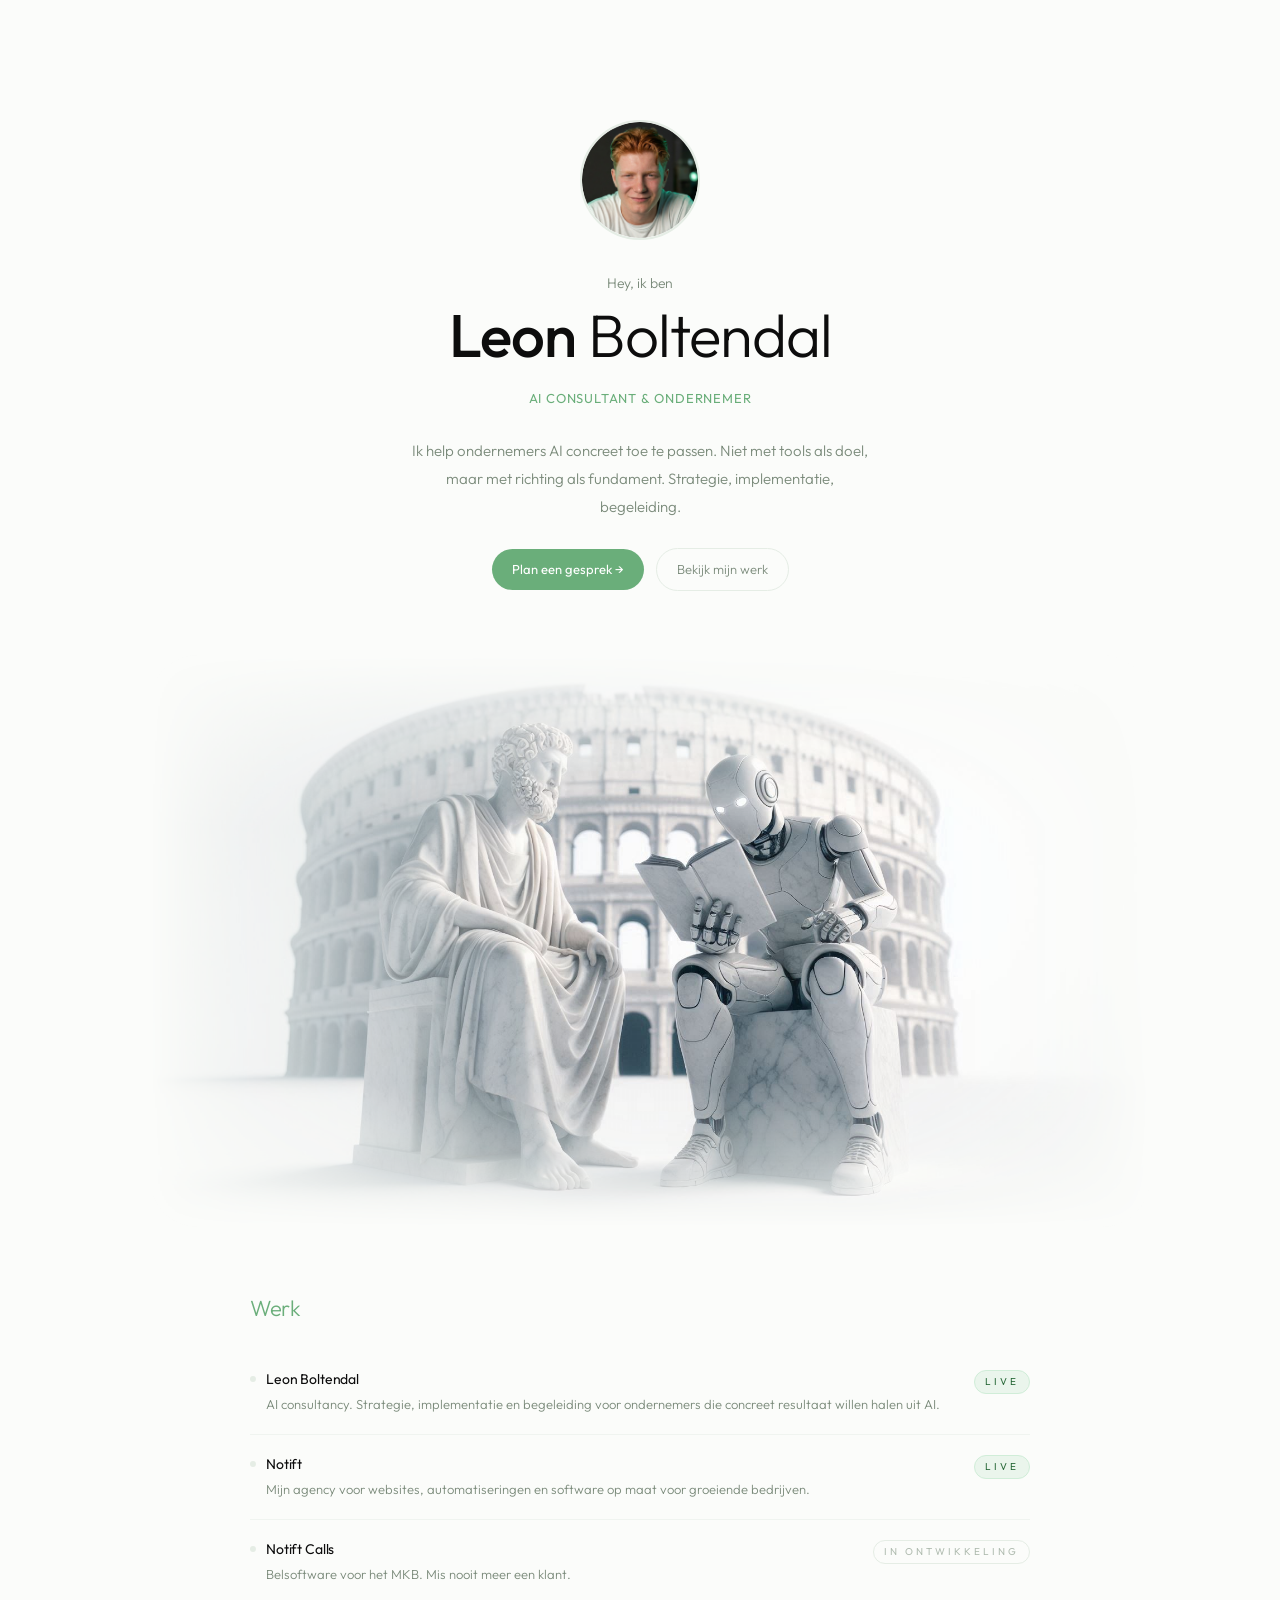
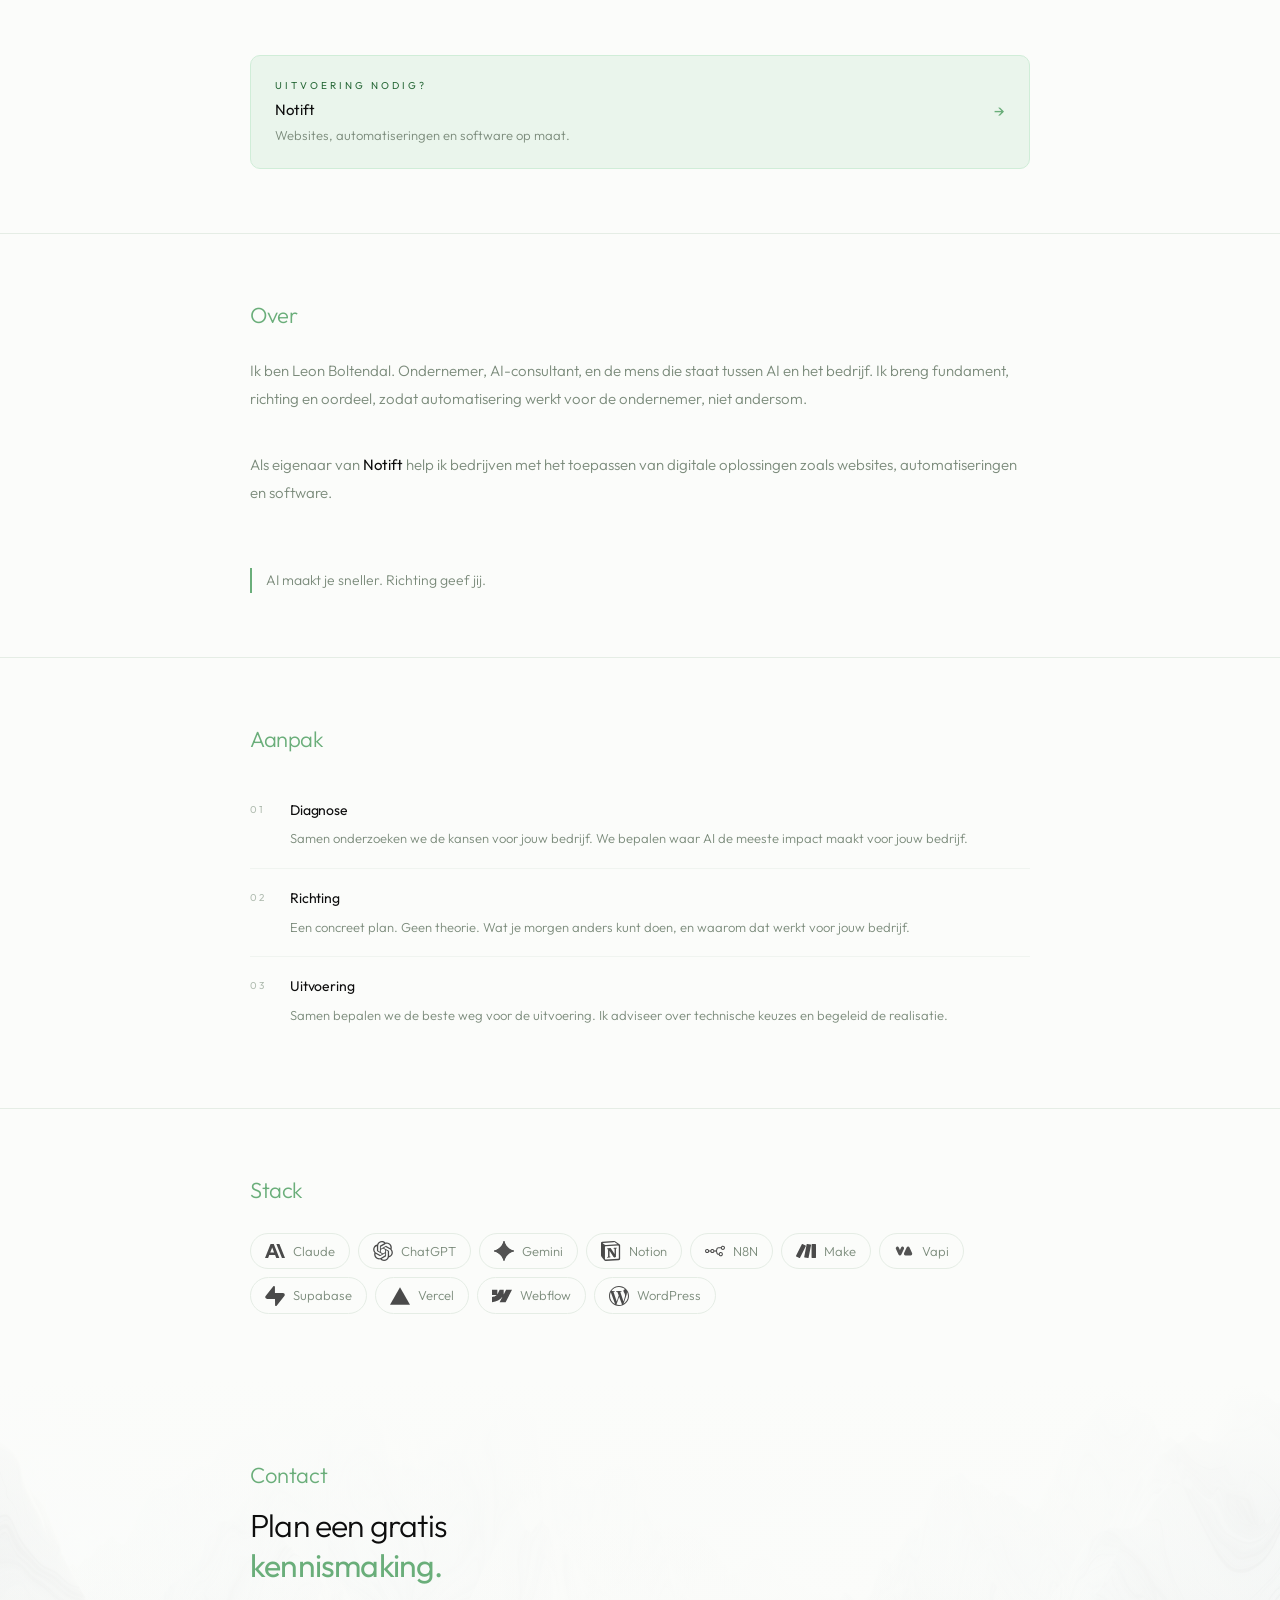
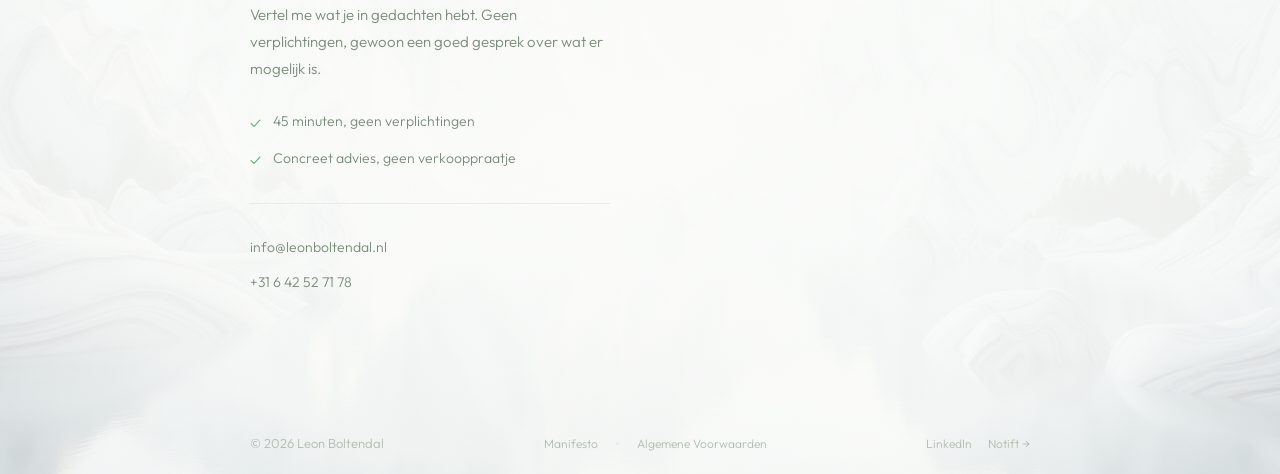
==== commit 4754a9e4: "Update bridge card beschrijving" ====
--- a/index.html
+++ b/index.html
@@ -137,7 +137,7 @@
         <div>
           <div class="bridge-eyebrow">Uitvoering nodig?</div>
           <div class="bridge-name">Notift</div>
-          <p class="bridge-desc">Software, websites en AI-implementatie op maat.</p>
+          <p class="bridge-desc">Websites, automatiseringen en software op maat.</p>
         </div>
         <div class="bridge-arrow" aria-hidden="true">→</div>
       </a>
--- a/css/style.css
+++ b/css/style.css
@@ -28,10 +28,13 @@
 .skip-link {
   position: absolute;
   left: -9999px;
-  top: auto;
+  top: -9999px;
   width: 1px;
   height: 1px;
   overflow: hidden;
+  clip: rect(0, 0, 0, 0);
+  clip-path: inset(50%);
+  white-space: nowrap;
   font-size: 14px;
   padding: 8px 16px;
   background: var(--bg);
@@ -46,6 +49,9 @@
   left: 12px;
   width: auto;
   height: auto;
+  overflow: visible;
+  clip: auto;
+  clip-path: none;
   border: 1px solid var(--border);
   border-radius: 6px;
 }
